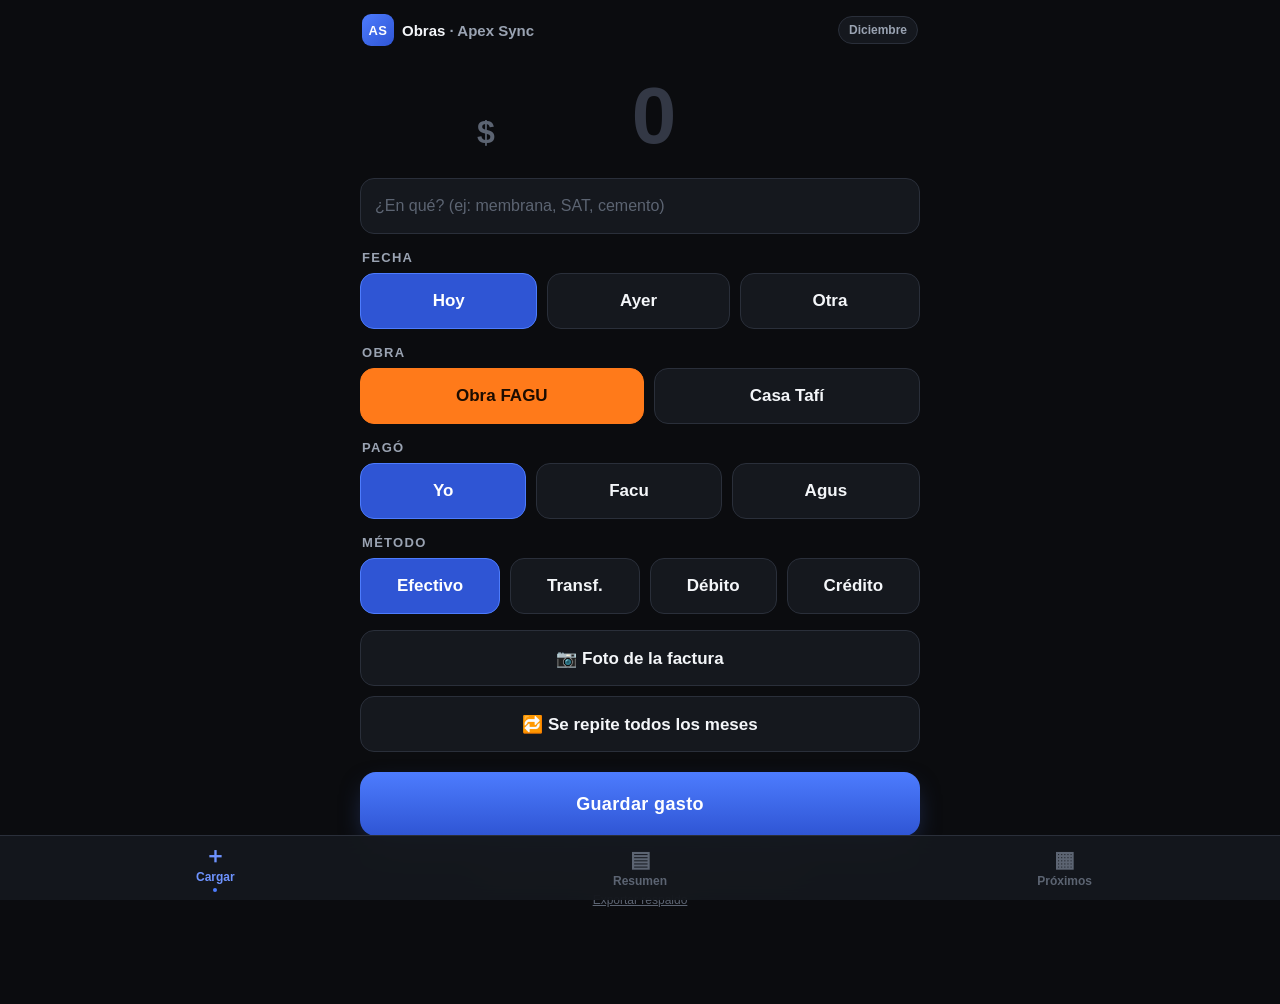
==== index.html @ bc63d087 "v1.3: fixes QA — personal a paridad, SW network-first, anti-duplicados end-to-end App personal (esta" ====
<!doctype html>
<html lang="es">
<head>
<meta charset="utf-8">
<meta name="viewport" content="width=device-width, initial-scale=1, viewport-fit=cover, user-scalable=no">
<title>Obras · Apex Sync</title>
<meta name="theme-color" content="#0B0C0F">
<link rel="manifest" href="manifest.webmanifest">
<link rel="apple-touch-icon" href="icon-180.png">
<meta name="apple-mobile-web-app-capable" content="yes">
<meta name="apple-mobile-web-app-status-bar-style" content="black-translucent">
<meta name="apple-mobile-web-app-title" content="Obras AS">
<link rel="stylesheet" href="apex-sync.css">
</head>
<body>

<header class="topbar">
  <div class="logo">AS</div>
  <h1><b>Obras</b> · Apex Sync</h1>
  <span class="periodo" id="periodo"></span>
</header>

<!-- ============ CARGAR ============ -->
<main id="vista-cargar">
  <div class="monto-wrap">
    <div class="monto-box">
      <span class="signo">$</span>
      <input id="monto" class="monto money" type="text" inputmode="numeric" autocomplete="off" placeholder="0" aria-label="Monto">
    </div>
  </div>

  <div class="grupo">
    <input id="descripcion" class="field" type="text" autocomplete="off" placeholder="¿En qué? (ej: membrana, SAT, cemento)">
  </div>

  <div class="grupo">
    <label>Fecha</label>
    <div class="chips" id="chips-fecha">
      <button class="chip on" data-v="hoy">Hoy</button>
      <button class="chip" data-v="ayer">Ayer</button>
      <button class="chip" data-v="otra">Otra</button>
    </div>
    <input id="fecha" class="field" type="date" style="margin-top:10px" hidden>
  </div>

  <div class="grupo">
    <label>Obra</label>
    <div class="chips" id="chips-proyecto">
      <button class="chip chip--obra on" data-v="fagu_obra">Obra FAGU</button>
      <button class="chip chip--tafi" data-v="tafi">Casa Tafí</button>
    </div>
  </div>

  <div class="grupo">
    <label>Pagó</label>
    <div class="chips" id="chips-quien">
      <button class="chip on" data-v="jose">Yo</button>
      <button class="chip" data-v="facu">Facu</button>
      <button class="chip" data-v="agus">Agus</button>
    </div>
  </div>

  <div class="grupo">
    <label>Método</label>
    <div class="chips" id="chips-metodo">
      <button class="chip on" data-v="efectivo">Efectivo</button>
      <button class="chip" data-v="transferencia">Transf.</button>
      <button class="chip" data-v="debito">Débito</button>
      <button class="chip" data-v="credito">Crédito</button>
    </div>
  </div>

  <div class="grupo" id="grupo-tarjeta" hidden>
    <label>Tarjeta</label>
    <div class="chips" id="chips-tarjeta">
      <button class="chip on" data-v="Visa Francés BBVA">V. Francés BBVA</button>
      <button class="chip" data-v="Visa BBVA">V. BBVA</button>
      <button class="chip" data-v="Nación">Nación</button>
      <button class="chip" data-v="__otra">Otra</button>
    </div>
    <input id="tarjeta-otra" class="field" type="text" placeholder="¿Qué tarjeta?" style="margin-top:10px" hidden>
  </div>

  <div class="grupo" id="grupo-cuotas" hidden>
    <label>Cuotas</label>
    <div class="chips chips--compact" id="chips-cuotas">
      <button class="chip on" data-v="1">1</button>
      <button class="chip" data-v="3">3</button>
      <button class="chip" data-v="6">6</button>
      <button class="chip" data-v="12">12</button>
    </div>
  </div>

  <div class="grupo">
    <button id="btn-foto" class="chip chip--toggle">📷 Foto de la factura</button>
    <input id="foto-input" type="file" accept="image/*" hidden>
    <button id="recurrente" class="chip chip--toggle" style="margin-top:10px">🔁 Se repite todos los meses</button>
  </div>

  <button id="guardar" class="btn-primary">Guardar gasto</button>

  <div style="text-align:center"><button class="pendientes" id="pendientes"></button></div>

  <footer class="pie">
    Se guarda al instante · Jarvis lo lee y actualiza tus finanzas
    <br><button class="lnk" id="exportar">Exportar respaldo</button>
  </footer>
</main>

<!-- ============ PRÓXIMOS ============ -->
<main id="vista-proximos" hidden>
  <div id="gate-proximos" class="gate" hidden>
    <p>Clave familiar:</p>
    <input id="clave-input" class="field" type="text" autocomplete="off" placeholder="clave">
    <button id="clave-ok" class="btn-primary">Entrar</button>
  </div>
  <div class="seccion"><h2>Compromisos que vienen</h2><button class="accion" id="refrescar-prox">↻ Actualizar</button></div>
  <div id="meses"></div>
  <p class="pie" id="prox-nota" hidden>Suma cuotas de crédito + gastos que se repiten. Las cuotas empiezan el mes siguiente a la compra.</p>
  <button class="cambiar-clave" id="cambiar-clave" hidden>cambiar clave</button>
</main>

<!-- ============ TABBAR ============ -->
<nav class="tabbar">
  <button class="tab act" id="tab-cargar"><span class="ico">＋</span>Cargar</button>
  <a class="tab" href="dashboard.html"><span class="ico">▤</span>Resumen</a>
  <button class="tab" id="tab-proximos"><span class="ico">▦</span>Próximos</button>
</nav>

<div class="toast" id="toast" role="status"></div>

<script>
const SUPABASE_URL = 'https://kfiywiqivibktzakclyv.supabase.co';
const ANON_KEY = 'eyJhbGciOiJIUzI1NiIsInR5cCI6IkpXVCJ9.eyJpc3MiOiJzdXBhYmFzZSIsInJlZiI6ImtmaXl3aXFpdmlia3R6YWtjbHl2Iiwicm9sZSI6ImFub24iLCJpYXQiOjE3ODMyMTA1MTgsImV4cCI6MjA5ODc4NjUxOH0.Z1DQW5ySGolzrjsqeesg824cpctqa04BOS2RSH4NTNo';
const TABLA = 'gastos_obras';
const RPC_LISTA = 'gastos_obras_lista';
const LS_KEY = 'gastos_obras_v1';
const CLAVE_KEY = 'gastos_obras_clave';
const H = {'apikey': ANON_KEY, 'Authorization': 'Bearer ' + ANON_KEY};

const NOMBRES = {jose:'José', facu:'Facu', agus:'Agus'};
const PROYECTOS = {fagu_obra:'Obra FAGU', tafi:'Casa Tafí'};
const METODO_TXT = {efectivo:'Efectivo', transferencia:'Transferencia', debito:'Débito', credito:'Crédito'};

// Regla de negocio: José usa los 4 métodos; Facu y Agus solo efectivo/transferencia.
const METODOS_POR_PERSONA = {
  jose: ['efectivo','transferencia','debito','credito'],
  facu: ['efectivo','transferencia'],
  agus: ['efectivo','transferencia'],
};

const sel = { fecha:'hoy', proyecto:'fagu_obra', quien:'jose', metodo:'efectivo', tarjeta:'Visa Francés BBVA', cuotas:1, recurrente:false };

// ---------- helpers ----------
const $ = id => document.getElementById(id);
const esc = s => String(s == null ? '' : s).replace(/[&<>"']/g, c => ({'&':'&amp;','<':'&lt;','>':'&gt;','"':'&quot;',"'":'&#39;'}[c]));
const fmt$ = n => '$ ' + Math.round(n).toLocaleString('es-AR');
const uuid = () => (crypto.randomUUID ? crypto.randomUUID() : Date.now() + '-' + Math.random().toString(36).slice(2));

let toastTimer = null;
function toast(msg, tipo){
  const t = $('toast');
  t.textContent = msg;
  t.className = 'toast show' + (tipo ? ' toast--' + tipo : '');
  clearTimeout(toastTimer);
  toastTimer = setTimeout(() => t.classList.remove('show'), 3200);
}

function isoLocal(d){
  return d.getFullYear() + '-' + String(d.getMonth()+1).padStart(2,'0') + '-' + String(d.getDate()).padStart(2,'0');
}
const hoyLocal = () => isoLocal(new Date());
function fechaElegida(){
  if(sel.fecha === 'otra') return $('fecha').value || hoyLocal();
  if(sel.fecha === 'ayer'){ const d = new Date(); d.setDate(d.getDate()-1); return isoLocal(d); }
  return hoyLocal();
}

const mesNombre = new Date().toLocaleDateString('es-AR', {month:'long'});
$('periodo').textContent = mesNombre.charAt(0).toUpperCase() + mesNombre.slice(1);

// ---------- chips ----------
function initChips(id, campo, cb){
  const box = $(id);
  box.addEventListener('click', e => {
    const b = e.target.closest('.chip'); if(!b || b.classList.contains('off')) return;
    box.querySelectorAll('.chip').forEach(c => c.classList.remove('on'));
    b.classList.add('on');
    sel[campo] = campo === 'cuotas' ? parseInt(b.dataset.v, 10) : b.dataset.v;
    if(cb) cb(b.dataset.v);
  });
}

initChips('chips-fecha','fecha', v => {
  const f = $('fecha');
  f.hidden = v !== 'otra';
  if(v === 'otra' && !f.value) f.value = hoyLocal();
});
initChips('chips-proyecto','proyecto');
initChips('chips-quien','quien', aplicarReglaMetodos);
initChips('chips-metodo','metodo', aplicarGruposTarjeta);
initChips('chips-tarjeta','tarjeta', v => { $('tarjeta-otra').hidden = v !== '__otra'; });
initChips('chips-cuotas','cuotas');

// Débito y crédito comparten TARJETA; CUOTAS solo con crédito.
function aplicarGruposTarjeta(){
  const conTarjeta = sel.metodo === 'debito' || sel.metodo === 'credito';
  $('grupo-tarjeta').hidden = !conTarjeta;
  $('grupo-cuotas').hidden = sel.metodo !== 'credito';
  if(!conTarjeta) $('tarjeta-otra').hidden = true;
  else $('tarjeta-otra').hidden = sel.tarjeta !== '__otra';
}

function aplicarReglaMetodos(){
  const permitidos = METODOS_POR_PERSONA[sel.quien];
  const box = $('chips-metodo');
  box.querySelectorAll('.chip').forEach(c => {
    const ok = permitidos.includes(c.dataset.v);
    c.classList.toggle('off', !ok);
    if(!ok && c.classList.contains('on')){
      c.classList.remove('on');
      sel.metodo = 'efectivo';
      box.querySelector('[data-v="efectivo"]').classList.add('on');
    }
  });
  aplicarGruposTarjeta();
}
aplicarReglaMetodos();

const recEl = $('recurrente');
recEl.addEventListener('click', () => {
  sel.recurrente = !sel.recurrente;
  recEl.classList.toggle('on', sel.recurrente);
});

// ---------- foto ----------
const fotoInput = $('foto-input');
const btnFoto = $('btn-foto');
btnFoto.addEventListener('click', () => fotoInput.click());
fotoInput.addEventListener('change', () => {
  const hay = fotoInput.files && fotoInput.files.length;
  btnFoto.classList.toggle('on', !!hay);
  btnFoto.textContent = hay ? '📷 ✓ Foto lista' : '📷 Foto de la factura';
});

async function comprimirFoto(file){
  const img = await createImageBitmap(file);
  const max = 1600;
  const escala = Math.min(1, max / Math.max(img.width, img.height));
  const c = document.createElement('canvas');
  c.width = Math.round(img.width * escala);
  c.height = Math.round(img.height * escala);
  c.getContext('2d').drawImage(img, 0, 0, c.width, c.height);
  return new Promise(res => c.toBlob(res, 'image/jpeg', 0.8));
}

async function subirFoto(file, fecha){
  const blob = await comprimirFoto(file);
  const path = 'obras/' + fecha + '-' + Date.now() + '-' + Math.random().toString(36).slice(2, 8) + '.jpg';
  const r = await fetch(SUPABASE_URL + '/storage/v1/object/facturas/' + path, {
    method:'POST', headers:{...H, 'Content-Type':'image/jpeg'}, body: blob,
  });
  return r.ok ? path : null;
}

// ---------- monto ----------
const montoEl = $('monto');
montoEl.addEventListener('input', () => {
  const n = montoEl.value.replace(/\D/g,'');
  montoEl.value = n ? Number(n).toLocaleString('es-AR') : '';
});

// ---------- persistencia local + POST con anti-duplicados ----------
function leerLS(){ try{ return JSON.parse(localStorage.getItem(LS_KEY)) || []; }catch(e){ return []; } }
function escribirLS(a){ localStorage.setItem(LS_KEY, JSON.stringify(a)); }

// Si la columna local_id todavía no existe en la DB (falta correr
// SETUP-GASTOS-SUPABASE-v5.sql), se reintenta sin dedup para no romper la carga.
let localIdSoportado = true;

async function postSupabase(gasto){
  const intento = conLocalId => {
    const body = {...gasto};
    if(!conLocalId) delete body.local_id;
    return fetch(SUPABASE_URL + '/rest/v1/' + TABLA + (conLocalId ? '?on_conflict=local_id' : ''), {
      method:'POST',
      headers:{...H, 'Content-Type':'application/json',
        'Prefer': conLocalId ? 'return=minimal,resolution=ignore-duplicates' : 'return=minimal'},
      body: JSON.stringify(body),
    });
  };
  const usarLocalId = localIdSoportado && !!gasto.local_id;
  let r = await intento(usarLocalId);
  if(!r.ok && usarLocalId){
    localIdSoportado = false;      // columna ausente → modo compatibilidad
    r = await intento(false);
  }
  return r.ok;
}

function refrescarPendientes(){
  const n = leerLS().filter(x => x.estado === 'pendiente').length;
  const el = $('pendientes');
  el.textContent = n ? ('⚠ ' + n + ' en cola sin sincronizar — tocá para reintentar') : '';
  el.classList.toggle('show', n > 0);
}

let reintentando = false;
async function reintentarPendientes(avisar){
  if(reintentando || !navigator.onLine) { refrescarPendientes(); return; }
  reintentando = true;
  const hist = leerLS();
  let enviados = 0;
  for(const item of hist){
    if(item.estado !== 'pendiente') continue;
    const {estado, ...gasto} = item;   // el local_id VIAJA con el gasto (dedup)
    try{ if(await postSupabase(gasto)){ item.estado = 'ok'; enviados++; } }catch(e){}
  }
  if(enviados) escribirLS(hist);
  reintentando = false;
  refrescarPendientes();
  if(avisar && enviados) toast('✓ ' + enviados + ' gasto(s) sincronizado(s)', 'ok');
}

$('pendientes').addEventListener('click', () => reintentarPendientes(true));
window.addEventListener('online', () => reintentarPendientes(true));
setInterval(() => { if(leerLS().some(x => x.estado === 'pendiente')) reintentarPendientes(false); }, 60000);

// ---------- guardar ----------
const btn = $('guardar');
btn.addEventListener('click', async () => {
  const monto = Number(montoEl.value.replace(/\D/g,''));
  if(!monto){ montoEl.focus(); return; }
  const esCredito = sel.metodo === 'credito';
  const conTarjeta = esCredito || sel.metodo === 'debito';
  let tarjeta = null;
  if(conTarjeta){
    tarjeta = sel.tarjeta === '__otra'
      ? ($('tarjeta-otra').value.trim() || 'Otra')
      : sel.tarjeta;
  }
  btn.disabled = true; btn.textContent = 'Guardando…';

  let foto_path = null;
  if(fotoInput.files && fotoInput.files.length){
    try{ foto_path = await subirFoto(fotoInput.files[0], fechaElegida()); }catch(e){}
  }

  const gasto = {
    fecha: fechaElegida(),
    monto: monto,
    descripcion: $('descripcion').value.trim(),
    proyecto: sel.proyecto,
    quien: sel.quien,
    metodo: sel.metodo,
    tarjeta: tarjeta,
    cuotas: esCredito ? sel.cuotas : 1,
    es_recurrente: sel.recurrente,
    foto_path: foto_path,
    local_id: uuid(),
  };

  const hist = leerLS();
  const item = {...gasto, estado:'pendiente'};
  hist.push(item); escribirLS(hist);

  let ok = false;
  try{ ok = await postSupabase(gasto); }catch(e){}
  if(ok){ item.estado = 'ok'; escribirLS(hist); }

  const fotoFallo = fotoInput.files.length && !foto_path;
  if(navigator.vibrate) navigator.vibrate(ok ? 30 : [60,60,60]);
  btn.classList.add('ok');
  btn.textContent = ok ? '✓ Guardado' : '✓ Guardado acá';
  if(!ok){
    toast(navigator.onLine
      ? 'No se pudo guardar en el servidor — quedó en cola y se reintenta solo'
      : 'Sin conexión — quedó en cola, se envía al volver la señal', 'error');
  } else if(fotoFallo){
    toast('Gasto guardado, pero la foto no subió', 'warn');
  }
  setTimeout(() => {
    btn.classList.remove('ok'); btn.disabled = false; btn.textContent = 'Guardar gasto';
    montoEl.value = ''; $('descripcion').value = '';
    sel.fecha = 'hoy'; $('fecha').hidden = true; $('fecha').value = '';
    document.querySelectorAll('#chips-fecha .chip').forEach(c => c.classList.toggle('on', c.dataset.v === 'hoy'));
    sel.recurrente = false; recEl.classList.remove('on');
    fotoInput.value = ''; btnFoto.classList.remove('on'); btnFoto.textContent = '📷 Foto de la factura';
  }, 1500);
  refrescarPendientes();
});

$('exportar').addEventListener('click', () => {
  const data = JSON.stringify(leerLS(), null, 2);
  const blob = new Blob([data], {type:'application/json'});
  const a = document.createElement('a');
  a.href = URL.createObjectURL(blob);
  a.download = 'gastos-obras-respaldo.json';
  a.click();
});

// ---------- vistas ----------
function setVista(v){
  $('vista-cargar').hidden = v !== 'cargar';
  $('vista-proximos').hidden = v !== 'proximos';
  $('tab-cargar').classList.toggle('act', v === 'cargar');
  $('tab-proximos').classList.toggle('act', v === 'proximos');
  if(v === 'proximos') abrirProximos();
}
$('tab-cargar').addEventListener('click', () => setVista('cargar'));
$('tab-proximos').addEventListener('click', () => setVista('proximos'));
$('refrescar-prox').addEventListener('click', () => abrirProximos());

$('clave-ok').addEventListener('click', () => {
  const v = $('clave-input').value.trim();
  if(!v) return;
  localStorage.setItem(CLAVE_KEY, v);
  abrirProximos();
});
$('cambiar-clave').addEventListener('click', () => { localStorage.removeItem(CLAVE_KEY); abrirProximos(); });

async function traerFilas(){
  const clave = localStorage.getItem(CLAVE_KEY);
  if(!clave) return null;
  const r = await fetch(SUPABASE_URL + '/rest/v1/rpc/' + RPC_LISTA, {
    method:'POST',
    headers:{...H, 'Content-Type':'application/json'},
    body: JSON.stringify({clave}),
  });
  if(!r.ok) throw new Error('server');
  const filas = await r.json();
  return Array.isArray(filas) ? filas : [];
}

async function abrirProximos(){
  const gate = $('gate-proximos');
  const cont = $('meses');
  $('prox-nota').hidden = true;
  $('cambiar-clave').hidden = true;
  if(!localStorage.getItem(CLAVE_KEY)){ gate.hidden = false; cont.innerHTML = ''; return; }
  gate.hidden = true;
  cont.innerHTML = '<div class="vacio">Cargando…</div>';
  let filas;
  try{ filas = await traerFilas(); }
  catch(e){
    cont.innerHTML = '<div class="vacio"><b>' + (e.message === 'server' ? 'Error del servidor' : 'Sin conexión') + '</b>Probá de nuevo en un rato.</div>';
    return;
  }
  if(!filas.length){
    cont.innerHTML = '<div class="vacio"><b>Sin datos</b>¿La clave está bien?</div>';
    $('cambiar-clave').hidden = false;
    return;
  }
  renderMeses(proyectar(filas));
  $('prox-nota').hidden = false;
  $('cambiar-clave').hidden = false;
}

// Regla: TODA compra a crédito impacta los meses siguientes (aun en 1 cuota).
// Recurrentes se repiten cada mes; si algo es crédito Y recurrente, manda el crédito (sin doble conteo).
function proyectar(filas){
  const hoy = new Date();
  const meses = [];
  for(let k = 0; k < 6; k++){
    const d = new Date(hoy.getFullYear(), hoy.getMonth() + k, 1);
    meses.push({y: d.getFullYear(), m: d.getMonth(), items: []});
  }
  const idx = (y, m) => (y - meses[0].y) * 12 + (m - meses[0].m);
  for(const f of filas){
    const [fy, fm] = f.fecha.split('-').map(Number);
    const base = idx(fy, fm - 1);
    const etiqueta = f.descripcion || '(sin detalle)';
    const sub = (NOMBRES[f.quien] || f.quien) + ' · ' + (PROYECTOS[f.proyecto] || f.proyecto);
    const esCredito = f.metodo === 'credito';
    if(f.es_recurrente && !esCredito){
      for(let k = Math.max(0, base + 1); k < meses.length; k++)
        meses[k].items.push({t: etiqueta, sub, rec:true, v: Number(f.monto)});
    }
    if(esCredito){
      const n = Math.max(1, Number(f.cuotas) || 1);
      const cuota = Number(f.monto) / n;
      for(let i = 1; i <= n; i++){
        const k = base + i;
        if(k >= 0 && k < meses.length)
          meses[k].items.push({t: etiqueta, sub, cuota: i + '/' + n, v: cuota});
      }
    }
  }
  return meses;
}

function renderMeses(meses){
  const cont = $('meses');
  cont.innerHTML = '';
  let algo = false;
  for(const mes of meses){
    if(!mes.items.length) continue;
    algo = true;
    const total = mes.items.reduce((s, i) => s + i.v, 0);
    const nombre = new Date(mes.y, mes.m, 1).toLocaleDateString('es-AR', {month:'long', year:'numeric'});
    const card = document.createElement('div');
    card.className = 'mes-card';
    card.innerHTML =
      '<div class="mes-head"><span class="mes-nombre">' + esc(nombre) + '</span><span class="mes-total money">' + fmt$(total) + '</span></div>' +
      mes.items.map(i =>
        '<div class="mes-item"><span class="dos-lineas">' +
          '<span class="mes-t">' + (i.rec ? '🔁 ' : '') + esc(i.t) + '</span>' +
          '<span class="mes-sub">' + esc(i.sub) + '</span></span>' +
        (i.cuota ? '<span class="cuota-n">' + i.cuota + '</span>' : '') +
        '<b class="money">' + fmt$(i.v) + '</b></div>').join('');
    cont.appendChild(card);
  }
  if(!algo) cont.innerHTML = '<div class="vacio"><b>Nada proyectado</b>Sin cuotas pendientes ni gastos recurrentes.</div>';
}

// ---------- arranque ----------
if(location.hash === '#proximos') setVista('proximos');
reintentarPendientes(false);
if('serviceWorker' in navigator) navigator.serviceWorker.register('sw.js');
</script>
</body>
</html>
---- apex-sync.css ----
/* ==========================================================================
   APEX SYNC · Design System v1 — "Grafito & Voltio"
   App de gastos (Obras + Personal) · mobile-first · dark-only
   Contexto de uso: obra en construcción, sol directo, apuro, guantes, una mano.
   Reglas derivadas: contraste alto, targets >= 56px, acción primaria abajo,
   números tabulares gigantes, cero dependencia de hover.
   ========================================================================== */

/* ---------- 1. TOKENS ---------- */
:root{
  /* Base grafito (nunca negro puro: evita smearing en OLED baratos) */
  --bg:          #0B0C0F;
  --surface:     #15181E;   /* cards, inputs, chips off */
  --surface-2:   #1D2129;   /* elevado / pressed / badges */
  --line:        #2A2F3A;   /* bordes 1px */
  --line-strong: #3A4150;   /* bordes enfatizados */

  /* Tinta */
  --ink:       #F4F6F9;     /* texto principal — 17.5:1 sobre bg */
  --ink-dim:   #9AA3B2;     /* secundario — 7.4:1 */
  --ink-faint: #5C6472;     /* placeholders / disabled */

  /* Acento eléctrico — marca Apex Sync */
  --volt-400: #6E93FF;      /* texto/links sobre oscuro (6.7:1) */
  --volt-500: #4D7CFE;      /* iconos, bordes activos, glow */
  --volt-600: #2F55D4;      /* relleno de botón/chip con texto blanco (6.2:1) */
  --volt-soft: rgba(77,124,254,.14);

  /* Proyectos — el color ES el proyecto, en toda la app */
  --c-personal: #4D7CFE;    /* José / marca */
  --c-tafi:     #2DD4BF;    /* Casa Tafí — verde valle */
  --c-obra:     #FF7A1A;    /* Obra FAGU — naranja obrador */
  --c-personal-soft: rgba(77,124,254,.16);
  --c-tafi-soft:     rgba(45,212,191,.14);
  --c-obra-soft:     rgba(255,122,26,.14);

  /* Personas — rampa monocroma del acento (no compite con proyectos) */
  --p-jose: #4D7CFE;
  --p-facu: #8FB0FF;
  --p-agus: #C9D6FF;

  /* Semánticos */
  --ok:    #43D17C;
  --warn:  #FFB020;         /* crédito = compromiso futuro */
  --error: #FF5C5C;

  /* Tipografía — sistema, con numerales redondeados (SF Rounded en iOS) */
  --font-ui:  -apple-system, BlinkMacSystemFont, "Segoe UI", Roboto, sans-serif;
  --font-num: ui-rounded, "SF Pro Rounded", -apple-system, BlinkMacSystemFont, Roboto, sans-serif;

  --fs-caption: 12px;
  --fs-label:   13px;       /* labels de grupo, MAYÚSCULAS + tracking */
  --fs-body:    16px;       /* mínimo en inputs (evita zoom iOS) */
  --fs-chip:    17px;
  --fs-title:   18px;
  --fs-stat:    clamp(19px, 5.8vw, 26px); /* nunca quiebra $1.351.593 en grid de 2 */
  --fs-hero:    clamp(40px, 12vw, 56px);
  --fs-monto:   clamp(56px, 17vw, 80px);

  /* Espaciado (base 4) */
  --sp-1: 4px;  --sp-2: 8px;  --sp-3: 12px; --sp-4: 16px;
  --sp-5: 20px; --sp-6: 24px; --sp-8: 32px; --sp-10: 40px;

  /* Radios */
  --r-chip: 14px;
  --r-btn:  16px;
  --r-card: 18px;
  --r-pill: 999px;

  /* Elevación: en dark, borde + salto de superficie. Sombra solo el CTA. */
  --glow-volt: 0 10px 28px -10px rgba(77,124,254,.5);

  /* Táctil (guantes) */
  --tap: 56px;
  --tap-cta: 64px;

  /* Motion */
  --t-fast: 120ms;
  --t-base: 200ms;
}

/* ---------- 2. BASE ---------- */
*{ box-sizing:border-box; -webkit-tap-highlight-color:transparent; }
html,body{ margin:0; padding:0; }
body{
  background:var(--bg); color:var(--ink);
  font-family:var(--font-ui); font-size:var(--fs-body);
  min-height:100dvh;
  padding: env(safe-area-inset-top) var(--sp-4)
           calc(env(safe-area-inset-bottom) + 84px); /* deja lugar a la tabbar */
}
/* Desktop/tablet: la app no se estira de borde a borde */
.topbar, main{ width:100%; max-width:560px; margin-left:auto; margin-right:auto; }
.money{
  font-family:var(--font-num);
  font-variant-numeric: tabular-nums;
  letter-spacing:-0.02em;
}
:focus-visible{ outline:2px solid var(--volt-500); outline-offset:2px; }
@media (prefers-reduced-motion: reduce){
  *{ transition:none !important; animation:none !important; }
}

/* ---------- 3. TOPBAR ---------- */
.topbar{ display:flex; align-items:center; gap:var(--sp-2); padding:14px 2px 8px; }
.logo{
  width:32px; height:32px; border-radius:9px; flex:none;
  background:linear-gradient(135deg, var(--volt-500), var(--volt-600));
  display:flex; align-items:center; justify-content:center;
  font-weight:800; font-size:13px; letter-spacing:.5px; color:#fff;
}
.topbar h1{
  flex:1; min-width:0; margin:0; font-size:15px; font-weight:600; color:var(--ink-dim);
  white-space:nowrap; overflow:hidden; text-overflow:ellipsis;
}
.topbar h1 b{ color:var(--ink); font-weight:700; }
.topbar .periodo{
  flex:none; font-size:var(--fs-caption); font-weight:700; color:var(--ink-dim);
  background:var(--surface); border:1px solid var(--line);
  padding:6px 10px; border-radius:var(--r-pill);
}

/* ---------- 4. TABBAR (nav inferior — zona del pulgar) ---------- */
.tabbar{
  position:fixed; left:0; right:0; bottom:0; z-index:40;
  display:flex;
  background:rgba(21,24,30,.92);
  -webkit-backdrop-filter:blur(14px); backdrop-filter:blur(14px);
  border-top:1px solid var(--line);
  padding-bottom: env(safe-area-inset-bottom);
}
.tab{
  flex:1; min-height:64px; display:flex; flex-direction:column;
  align-items:center; justify-content:center; gap:3px;
  background:none; border:none; cursor:pointer;
  font-family:var(--font-ui); font-size:var(--fs-caption); font-weight:700;
  color:var(--ink-faint);
}
.tab .ico{ font-size:22px; line-height:1; }
.tab.act{ color:var(--volt-400); }
.tab.act::after{
  content:""; width:4px; height:4px; border-radius:50%;
  background:var(--volt-500); margin-top:1px;
}

/* ---------- 5. CHIPS (selección con guantes) ---------- */
.chips{ display:flex; gap:10px; flex-wrap:wrap; }
.chip{
  flex:1 1 auto; min-width:92px; min-height:var(--tap);
  display:inline-flex; align-items:center; justify-content:center;
  padding:10px 12px; border-radius:var(--r-chip);
  border:1.5px solid var(--line); background:var(--surface);
  color:var(--ink); font-family:var(--font-ui);
  font-size:var(--fs-chip); font-weight:700;
  cursor:pointer; transition:background var(--t-fast), border-color var(--t-fast), transform var(--t-fast);
}
.chip:active{ transform:scale(.97); }
.chip.on{ background:var(--volt-600); border-color:var(--volt-500); color:#fff; }
.chip.off{ opacity:.3; pointer-events:none; }

/* Chips de proyecto: al seleccionar toman SU color (relleno pleno, legible al sol) */
.chip--personal.on{ background:var(--c-personal); border-color:var(--volt-400); color:#fff; }
.chip--tafi.on{     background:var(--c-tafi);     border-color:var(--c-tafi);   color:#062019; }
.chip--obra.on{     background:var(--c-obra);     border-color:var(--c-obra);   color:#1C0C00; }

/* Chips angostos (cuotas 1/3/6/12) */
.chips--compact .chip{ min-width:56px; flex:1 1 0; }

/* Toggle ancho (recurrente / foto) */
.chip--toggle{ width:100%; }
.chip--toggle.on{ background:var(--warn); border-color:var(--warn); color:#1A1305; }

/* ---------- 6. FORM: monto gigante + campos ---------- */
.monto-wrap{ padding:var(--sp-4) 0 0; text-align:center; }
.monto-box{ display:flex; align-items:baseline; justify-content:center; gap:8px; }
.monto-box .signo{ font-size:32px; font-weight:600; color:var(--ink-faint); }
.monto{
  width:100%; max-width:300px; padding:0; border:none; background:none; outline:none;
  text-align:center; color:var(--ink); caret-color:var(--volt-500);
  font-family:var(--font-num); font-variant-numeric:tabular-nums;
  font-size:var(--fs-monto); font-weight:800; letter-spacing:-0.03em;
}
.monto::placeholder{ color:#333845; }

.field{
  width:100%; min-height:var(--tap);
  background:var(--surface); border:1.5px solid var(--line); border-radius:var(--r-chip);
  color:var(--ink); font-family:var(--font-ui); font-size:var(--fs-body);
  padding:13px 14px; outline:none; color-scheme:dark;
}
.field:focus{ border-color:var(--volt-500); }
.field::placeholder{ color:var(--ink-faint); }

.grupo{ margin:var(--sp-4) 0 0; }
.grupo > label{
  display:block; margin:0 0 var(--sp-2) 2px;
  font-size:var(--fs-label); font-weight:700; letter-spacing:.1em;
  text-transform:uppercase; color:var(--ink-dim);
}

/* ---------- 7. CTA PRIMARIO ---------- */
.btn-primary{
  width:100%; min-height:var(--tap-cta); margin-top:var(--sp-5);
  border:none; border-radius:var(--r-btn); cursor:pointer;
  background:linear-gradient(180deg, var(--volt-500), var(--volt-600));
  box-shadow:var(--glow-volt);
  color:#fff; font-family:var(--font-ui);
  font-size:18px; font-weight:800; letter-spacing:.02em;
  transition:transform var(--t-fast), opacity var(--t-base);
}
.btn-primary:active{ transform:scale(.98); }
.btn-primary:disabled{ opacity:.55; }
.btn-primary.ok{ background:var(--ok); box-shadow:none; color:#062712; }

/* ---------- 8. CARDS ---------- */
.card{
  background:var(--surface); border:1px solid var(--line);
  border-radius:var(--r-card); padding:var(--sp-4); margin:var(--sp-3) 0;
}
.card > h3{
  margin:0 0 var(--sp-2); font-size:var(--fs-label); font-weight:700;
  letter-spacing:.1em; text-transform:uppercase; color:var(--ink-dim);
}

/* ---------- 9. HERO del dashboard ---------- */
.hero{ text-align:center; padding:var(--sp-5) 0 var(--sp-2); }
.hero .etiqueta{
  font-size:var(--fs-label); font-weight:700; letter-spacing:.14em;
  text-transform:uppercase; color:var(--ink-dim);
}
.hero .total{
  font-family:var(--font-num); font-variant-numeric:tabular-nums;
  font-size:var(--fs-hero); font-weight:800; letter-spacing:-0.03em;
  margin:4px 0 var(--sp-4); line-height:1;
}
.stacked{
  display:flex; height:14px; border-radius:var(--r-pill); overflow:hidden;
  background:var(--surface-2); border:1px solid var(--line);
}
.stacked i{ display:block; height:100%; }
.leyenda{ display:flex; justify-content:center; gap:var(--sp-4); margin-top:var(--sp-3); flex-wrap:wrap; }
.leyenda span{ display:inline-flex; align-items:center; gap:6px; font-size:var(--fs-label); color:var(--ink-dim); font-weight:600; }
.leyenda i{ width:10px; height:10px; border-radius:3px; flex:none; }
.leyenda b{ color:var(--ink); font-family:var(--font-num); font-variant-numeric:tabular-nums; font-weight:700; }

/* ---------- 10. STAT-CARDS ---------- */
.stat-grid{ display:grid; grid-template-columns:1fr 1fr; gap:var(--sp-3); margin:var(--sp-3) 0; }
.stat-card{
  background:var(--surface); border:1px solid var(--line);
  border-radius:var(--r-card); padding:var(--sp-4);
  border-top:3px solid var(--stat-c, var(--line-strong));
}
.stat-card .lbl{
  font-size:var(--fs-caption); font-weight:700; letter-spacing:.08em;
  text-transform:uppercase; color:var(--ink-dim);
}
.stat-card .val{
  font-family:var(--font-num); font-variant-numeric:tabular-nums;
  font-size:var(--fs-stat); font-weight:800; letter-spacing:-0.02em; margin-top:4px;
  white-space:nowrap;
}
.stat-card .sub{ font-size:var(--fs-caption); color:var(--ink-faint); margin-top:2px; }
.stat-card--obra{     --stat-c:var(--c-obra); }
.stat-card--tafi{     --stat-c:var(--c-tafi); }
.stat-card--personal{ --stat-c:var(--c-personal); }

/* ---------- 11. BARRAS por persona (CSS puro, sin librerías) ---------- */
.bars{ display:flex; flex-direction:column; gap:var(--sp-3); }
.bar-row{
  display:grid; grid-template-columns:44px 1fr auto; align-items:center; gap:var(--sp-3);
  font-size:var(--fs-label); font-weight:700;
}
.bar-row .quien{ color:var(--ink-dim); }
.bar-track{ height:18px; background:var(--surface-2); border-radius:var(--r-pill); overflow:hidden; }
.bar-fill{
  height:100%; width:var(--w,0%); border-radius:var(--r-pill);
  background:var(--bc, var(--volt-500)); min-width:4px;
  transition:width 500ms cubic-bezier(.2,.7,.3,1);
}
.bar-row .cuanto{ font-family:var(--font-num); font-variant-numeric:tabular-nums; color:var(--ink); white-space:nowrap; }
.bar-row--jose .bar-fill{ --bc:var(--p-jose); }
.bar-row--facu .bar-fill{ --bc:var(--p-facu); }
.bar-row--agus .bar-fill{ --bc:var(--p-agus); }

/* ---------- 12. ITEM DE GASTO (lista de últimas compras) ---------- */
.gasto{
  position:relative;
  display:grid; grid-template-columns:40px 1fr auto; align-items:center;
  gap:var(--sp-3); padding:var(--sp-3) var(--sp-3) var(--sp-3) var(--sp-4);
  background:var(--surface); border:1px solid var(--line);
  border-radius:var(--r-card); margin:var(--sp-2) 0;
}
/* Filete de proyecto: el color identifica el destino de la plata */
.gasto::before{
  content:""; position:absolute; left:0; top:12px; bottom:12px; width:4px;
  border-radius:0 3px 3px 0; background:var(--edge, var(--line-strong));
}
.gasto--obra{     --edge:var(--c-obra); }
.gasto--tafi{     --edge:var(--c-tafi); }
.gasto--personal{ --edge:var(--c-personal); }

.avatar{
  width:40px; height:40px; border-radius:50%; flex:none;
  display:flex; align-items:center; justify-content:center;
  font-size:15px; font-weight:800; color:#0B0C0F;
  background:var(--av, var(--ink-dim));
}
.avatar--jose{ --av:var(--p-jose); color:#fff; }
.avatar--facu{ --av:var(--p-facu); }
.avatar--agus{ --av:var(--p-agus); }

.gasto .info{ min-width:0; }
.gasto .desc{
  font-size:15px; font-weight:600; color:var(--ink);
  white-space:nowrap; overflow:hidden; text-overflow:ellipsis;
}
.gasto .meta{ display:flex; align-items:center; gap:6px; margin-top:3px; flex-wrap:wrap; }
.gasto .importe{ text-align:right; }
.gasto .importe .m{
  font-family:var(--font-num); font-variant-numeric:tabular-nums;
  font-size:16px; font-weight:800; white-space:nowrap;
}
.gasto .importe .f{ font-size:var(--fs-caption); color:var(--ink-faint); margin-top:2px; }

/* Badges de método: neutros, salvo crédito (compromete meses futuros → ámbar) */
.badge{
  display:inline-flex; align-items:center;
  font-size:var(--fs-caption); font-weight:700; letter-spacing:.02em;
  padding:2px 8px; border-radius:var(--r-pill);
  background:var(--surface-2); color:var(--ink-dim);
  white-space:nowrap;
}
.meta .extra{ font-size:var(--fs-caption); font-weight:600; color:var(--ink-faint); white-space:nowrap; }
.badge--credito{ background:rgba(255,176,32,.14); color:var(--warn); }
.badge--recurrente{ background:var(--volt-soft); color:var(--volt-400); }

/* ---------- 13. MES-CARD (compromisos futuros / cuotas) ---------- */
.mes-card{
  background:var(--surface); border:1px solid var(--line);
  border-radius:var(--r-card); padding:var(--sp-4); margin:var(--sp-3) 0;
}
.mes-card .mes-head{ display:flex; justify-content:space-between; align-items:baseline; }
.mes-card .mes-nombre{
  font-size:var(--fs-label); font-weight:700; letter-spacing:.1em;
  text-transform:uppercase; color:var(--ink-dim);
}
.mes-card .mes-total{
  font-family:var(--font-num); font-variant-numeric:tabular-nums;
  font-size:22px; font-weight:800;
}
.mes-card .mes-item{
  display:flex; justify-content:space-between; align-items:center; gap:var(--sp-2);
  padding:7px 0; border-top:1px solid var(--line); margin-top:7px;
  font-size:var(--fs-label); color:var(--ink-dim);
}
.mes-card .mes-item:first-of-type{ margin-top:var(--sp-2); }
.mes-card .mes-item > span:first-child{
  flex:1; min-width:0; white-space:nowrap; overflow:hidden; text-overflow:ellipsis;
}
/* Ítem a dos líneas (vista Próximos de obras): la descripción trunca
   arriba y el "quién · obra" vive en su propia línea, nunca se come. */
.mes-card .mes-item .dos-lineas{ white-space:normal; }
.mes-card .mes-t{
  display:block; color:var(--ink);
  white-space:nowrap; overflow:hidden; text-overflow:ellipsis;
}
.mes-card .mes-sub{
  display:block; margin-top:1px; font-size:11px; font-weight:600; color:var(--ink-faint);
  white-space:nowrap; overflow:hidden; text-overflow:ellipsis;
}
.mes-card .mes-item .cuota-n{
  font-size:11px; font-weight:800; color:var(--warn);
  background:rgba(255,176,32,.12); padding:1px 7px; border-radius:var(--r-pill);
  flex:none;
}
.mes-card .mes-item b{
  color:var(--ink); font-family:var(--font-num);
  font-variant-numeric:tabular-nums; font-weight:700; white-space:nowrap;
}

/* ---------- 14. SECCIONES ---------- */
.seccion{
  display:flex; align-items:baseline; justify-content:space-between;
  margin:var(--sp-6) 2px var(--sp-2);
}
.seccion h2{
  margin:0; font-size:var(--fs-label); font-weight:700;
  letter-spacing:.12em; text-transform:uppercase; color:var(--ink-dim);
}
.seccion .accion{
  background:none; border:none; padding:0; cursor:pointer;
  font-size:var(--fs-label); font-weight:700; color:var(--volt-400);
}

/* ---------- 15. ESTADOS VACÍOS ---------- */
.vacio{
  text-align:center; padding:var(--sp-8) var(--sp-4); color:var(--ink-faint);
  font-size:var(--fs-label);
}
.vacio b{ display:block; color:var(--ink-dim); font-size:var(--fs-body); margin-bottom:4px; }

/* ==========================================================================
   16+. COMPONENTES DE APP (extensión v1 — mismos tokens)
   ========================================================================== */

/* ---------- 16. VISTAS ---------- */
main[hidden]{ display:none; }
a.tab{ text-decoration:none; }

/* Botón/link secundario del topbar (refrescar, ir a otra app) */
.icon-btn{
  flex:none; display:inline-flex; align-items:center; justify-content:center; gap:5px;
  min-height:40px; padding:6px 13px; border-radius:var(--r-pill);
  background:var(--surface); border:1px solid var(--line);
  color:var(--volt-400); font-family:var(--font-ui);
  font-size:var(--fs-label); font-weight:700; cursor:pointer; text-decoration:none;
  transition:transform var(--t-fast), background var(--t-fast);
}
.icon-btn:active{ transform:scale(.96); background:var(--surface-2); }

/* ---------- 17. GATE DE CLAVE ---------- */
.gate{ margin:var(--sp-8) auto var(--sp-6); text-align:center; max-width:320px; }
.gate p{ color:var(--ink-dim); font-size:var(--fs-label); margin:0 0 var(--sp-3); }
.gate .field{ text-align:center; }
.gate .btn-primary{ margin-top:var(--sp-3); }
.cambiar-clave{
  background:none; border:none; color:var(--ink-faint); font-size:var(--fs-caption);
  text-decoration:underline; cursor:pointer; display:block; margin:var(--sp-3) auto 0;
  min-height:44px;
}
.cambiar-clave[hidden]{ display:none; } /* display:block no debe pisar el atributo hidden */

/* ---------- 18. TOAST (errores/confirmaciones visibles) ---------- */
.toast{
  position:fixed; left:50%; bottom:calc(env(safe-area-inset-bottom) + 88px);
  transform:translateX(-50%) translateY(16px);
  max-width:calc(100vw - 32px); z-index:60;
  background:var(--surface-2); border:1.5px solid var(--line-strong);
  color:var(--ink); padding:13px 18px; border-radius:var(--r-btn);
  font-size:var(--fs-label); font-weight:700; text-align:center;
  opacity:0; pointer-events:none;
  transition:opacity var(--t-base), transform var(--t-base);
}
.toast.show{ opacity:1; transform:translateX(-50%) translateY(0); }
.toast--ok{ border-color:var(--ok); color:var(--ok); }
.toast--error{ border-color:var(--error); color:var(--error); }
.toast--warn{ border-color:var(--warn); color:var(--warn); }

/* ---------- 19. COLA OFFLINE (contador visible + reintento al toque) ---------- */
.pendientes{
  display:none; margin:var(--sp-3) auto 0;
  align-items:center; justify-content:center; gap:6px;
  min-height:44px; padding:8px 16px; border-radius:var(--r-pill);
  background:rgba(255,176,32,.12); border:1.5px solid var(--warn);
  color:var(--warn); font-size:var(--fs-label); font-weight:700; cursor:pointer;
  width:fit-content; max-width:100%;
}
.pendientes.show{ display:flex; }

/* ---------- 20. OVERLAY FOTO ---------- */
.overlay{
  display:none; position:fixed; inset:0; z-index:70;
  background:rgba(0,0,0,.93);
  align-items:center; justify-content:center; flex-direction:column; gap:10px;
}
.overlay.show{ display:flex; }
.overlay img{ max-width:96vw; max-height:84vh; border-radius:10px; }
.overlay span{ color:var(--ink-dim); font-size:var(--fs-label); }

/* ---------- 21. FOOTER ---------- */
.pie{ margin-top:var(--sp-6); text-align:center; font-size:var(--fs-caption); color:var(--ink-faint); }
.pie .lnk{
  margin-top:6px; background:none; border:none; color:var(--ink-faint);
  font-size:var(--fs-caption); text-decoration:underline; cursor:pointer; min-height:40px;
}

/* Barras por método (labels más anchos que J/F/A) */
.bars--metodo .bar-row{ grid-template-columns:88px 1fr auto; }
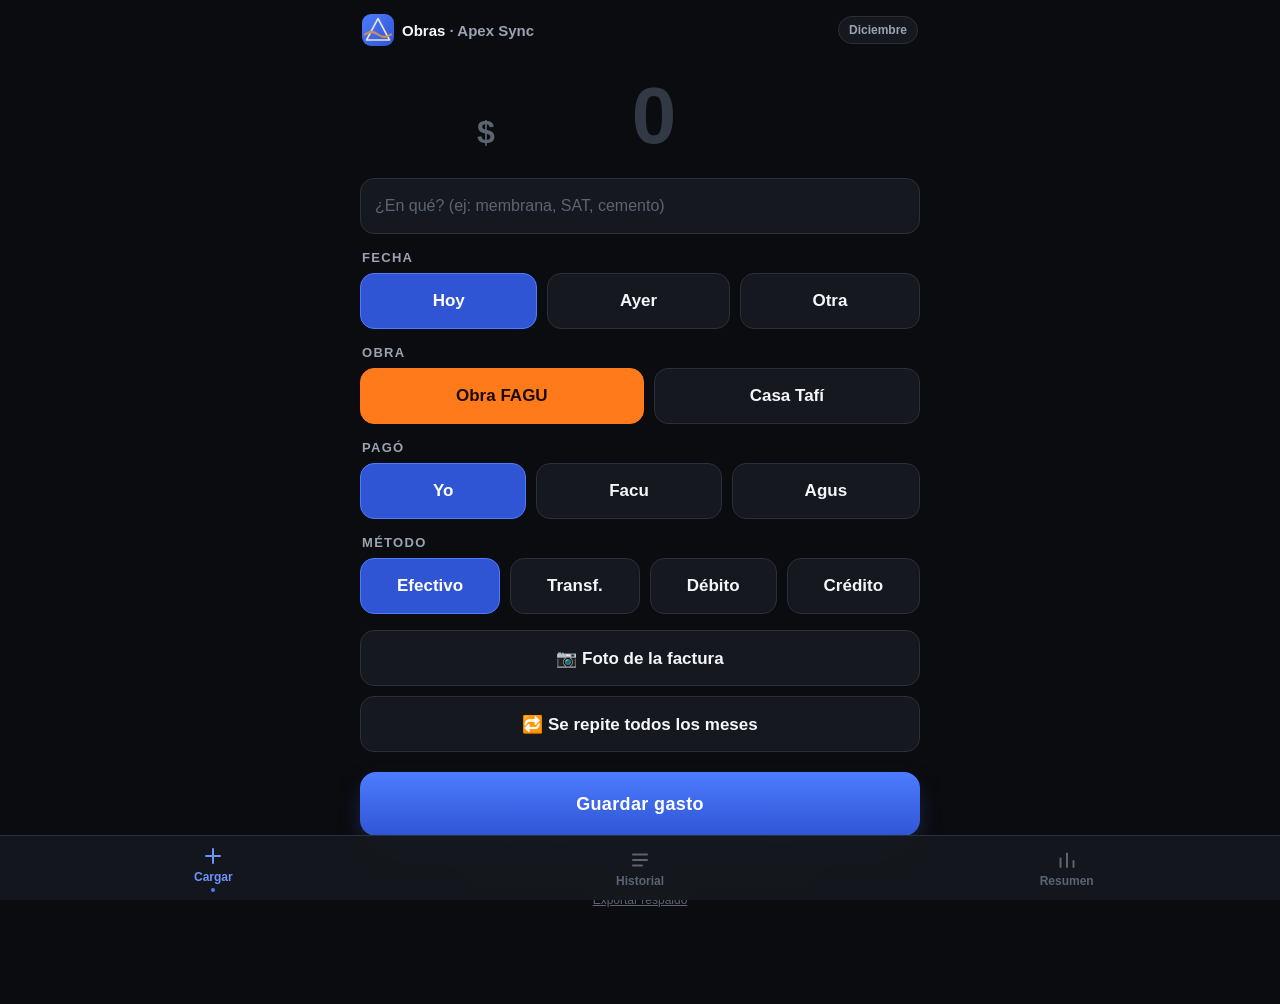
==== commit b32c9349: "v2: rediseño Deep Teal — Historial primera clase + dashboards en ambas apps - Sistema visual Apex Sy" ====
--- a/index.html
+++ b/index.html
@@ -4,7 +4,7 @@
 <meta charset="utf-8">
 <meta name="viewport" content="width=device-width, initial-scale=1, viewport-fit=cover, user-scalable=no">
 <title>Obras · Apex Sync</title>
-<meta name="theme-color" content="#0B0C0F">
+<meta name="theme-color" content="#0F272E">
 <link rel="manifest" href="manifest.webmanifest">
 <link rel="apple-touch-icon" href="icon-180.png">
 <meta name="apple-mobile-web-app-capable" content="yes">
@@ -15,7 +15,10 @@
 <body>
 
 <header class="topbar">
-  <div class="logo">AS</div>
+  <svg class="logo" viewBox="0 0 32 32" aria-hidden="true">
+    <path d="M16 4.5 L27.5 26 H4.5 Z" fill="none" stroke="#E8E2D5" stroke-width="1.6" stroke-linejoin="round"/>
+    <path d="M3 20.5 Q9.5 15.5 16 20.5 T29 20.5" fill="none" stroke="#C98F5F" stroke-width="2.2" stroke-linecap="round"/>
+  </svg>
   <h1><b>Obras</b> · Apex Sync</h1>
   <span class="periodo" id="periodo"></span>
 </header>
@@ -54,9 +57,9 @@
   <div class="grupo">
     <label>Pagó</label>
     <div class="chips" id="chips-quien">
-      <button class="chip on" data-v="jose">Yo</button>
-      <button class="chip" data-v="facu">Facu</button>
-      <button class="chip" data-v="agus">Agus</button>
+      <button class="chip chip--jose on" data-v="jose">Yo</button>
+      <button class="chip chip--facu" data-v="facu">Facu</button>
+      <button class="chip chip--agus" data-v="agus">Agus</button>
     </div>
   </div>
 
@@ -102,31 +105,65 @@
   <div style="text-align:center"><button class="pendientes" id="pendientes"></button></div>
 
   <footer class="pie">
-    Se guarda al instante · Jarvis lo lee y actualiza tus finanzas
+    Se guarda al instante · quedó a la vista de los tres en el Historial
     <br><button class="lnk" id="exportar">Exportar respaldo</button>
   </footer>
 </main>
 
-<!-- ============ PRÓXIMOS ============ -->
-<main id="vista-proximos" hidden>
-  <div id="gate-proximos" class="gate" hidden>
-    <p>Clave familiar:</p>
+<!-- ============ GATE DE CLAVE (compartido) ============ -->
+<main id="vista-gate" hidden>
+  <div class="gate">
+    <p>Clave familiar (una sola vez):</p>
     <input id="clave-input" class="field" type="text" autocomplete="off" placeholder="clave">
     <button id="clave-ok" class="btn-primary">Entrar</button>
   </div>
-  <div class="seccion"><h2>Compromisos que vienen</h2><button class="accion" id="refrescar-prox">↻ Actualizar</button></div>
-  <div id="meses"></div>
-  <p class="pie" id="prox-nota" hidden>Suma cuotas de crédito + gastos que se repiten. Las cuotas empiezan el mes siguiente a la compra.</p>
-  <button class="cambiar-clave" id="cambiar-clave" hidden>cambiar clave</button>
+</main>
+
+<!-- ============ HISTORIAL ============ -->
+<main id="vista-historial" hidden>
+  <div class="seccion"><h2>Historial</h2><button class="accion" id="refrescar-hist">↻ Actualizar</button></div>
+  <input id="buscador" class="field field--busca" type="search" autocomplete="off" placeholder="Buscar gasto, tarjeta, monto…">
+  <div class="filtros" id="filtro-quien">
+    <button class="chip on" data-v="todos">Todos</button>
+    <button class="chip chip--jose" data-v="jose">José</button>
+    <button class="chip chip--facu" data-v="facu">Facu</button>
+    <button class="chip chip--agus" data-v="agus">Agus</button>
+  </div>
+  <div class="filtros" id="filtro-proyecto">
+    <button class="chip on" data-v="todos">Ambas obras</button>
+    <button class="chip chip--obra" data-v="fagu_obra">Obra FAGU</button>
+    <button class="chip chip--tafi" data-v="tafi">Casa Tafí</button>
+  </div>
+  <p class="hist-stats" id="hist-stats"></p>
+  <div id="hist-lista"></div>
+  <button class="cambiar-clave" id="cambiar-clave-h" hidden>cambiar clave</button>
+</main>
+
+<!-- ============ RESUMEN ============ -->
+<main id="vista-resumen" hidden>
+  <div class="seccion"><h2>Resumen</h2><button class="accion" id="refrescar-res">↻ Actualizar</button></div>
+  <div id="res-contenido"></div>
+  <p class="pie" id="actualizado"></p>
+  <button class="cambiar-clave" id="cambiar-clave-r" hidden>cambiar clave</button>
 </main>
 
 <!-- ============ TABBAR ============ -->
 <nav class="tabbar">
-  <button class="tab act" id="tab-cargar"><span class="ico">＋</span>Cargar</button>
-  <a class="tab" href="dashboard.html"><span class="ico">▤</span>Resumen</a>
-  <button class="tab" id="tab-proximos"><span class="ico">▦</span>Próximos</button>
+  <button class="tab act" id="tab-cargar" aria-label="Cargar">
+    <svg width="22" height="22" viewBox="0 0 22 22" fill="none" stroke="currentColor" stroke-width="2" stroke-linecap="round"><path d="M11 4v14M4 11h14"/></svg>
+    Cargar
+  </button>
+  <button class="tab" id="tab-historial" aria-label="Historial">
+    <svg width="22" height="22" viewBox="0 0 22 22" fill="none" stroke="currentColor" stroke-width="2" stroke-linecap="round"><path d="M4 5.5h14M4 11h14M4 16.5h9"/></svg>
+    Historial
+  </button>
+  <button class="tab" id="tab-resumen" aria-label="Resumen">
+    <svg width="22" height="22" viewBox="0 0 22 22" fill="none" stroke="currentColor" stroke-width="2" stroke-linecap="round"><path d="M4.5 18V9.5M11 18V4.5M17.5 18v-6"/></svg>
+    Resumen
+  </button>
 </nav>
 
+<div class="overlay" id="foto-overlay"><img id="foto-grande" alt="factura"><span>tocá para cerrar</span></div>
 <div class="toast" id="toast" role="status"></div>
 
 <script>
@@ -139,7 +176,9 @@
 const H = {'apikey': ANON_KEY, 'Authorization': 'Bearer ' + ANON_KEY};
 
 const NOMBRES = {jose:'José', facu:'Facu', agus:'Agus'};
+const INICIAL = {jose:'J', facu:'F', agus:'A'};
 const PROYECTOS = {fagu_obra:'Obra FAGU', tafi:'Casa Tafí'};
+const PROY_CLASE = {fagu_obra:'obra', tafi:'tafi'};
 const METODO_TXT = {efectivo:'Efectivo', transferencia:'Transferencia', debito:'Débito', credito:'Crédito'};
 
 // Regla de negocio: José usa los 4 métodos; Facu y Agus solo efectivo/transferencia.
@@ -150,11 +189,14 @@
 };
 
 const sel = { fecha:'hoy', proyecto:'fagu_obra', quien:'jose', metodo:'efectivo', tarjeta:'Visa Francés BBVA', cuotas:1, recurrente:false };
+const filtro = { q:'', quien:'todos', proyecto:'todos' };
 
 // ---------- helpers ----------
 const $ = id => document.getElementById(id);
 const esc = s => String(s == null ? '' : s).replace(/[&<>"']/g, c => ({'&':'&amp;','<':'&lt;','>':'&gt;','"':'&quot;',"'":'&#39;'}[c]));
 const fmt$ = n => '$ ' + Math.round(n).toLocaleString('es-AR');
+const fmtK = n => n >= 1e6 ? (n/1e6).toLocaleString('es-AR', {maximumFractionDigits:1}) + ' M'
+              : n >= 1e3 ? Math.round(n/1e3) + ' k' : String(Math.round(n));
 const uuid = () => (crypto.randomUUID ? crypto.randomUUID() : Date.now() + '-' + Math.random().toString(36).slice(2));
 
 let toastTimer = null;
@@ -175,11 +217,20 @@
   if(sel.fecha === 'ayer'){ const d = new Date(); d.setDate(d.getDate()-1); return isoLocal(d); }
   return hoyLocal();
 }
+function etiquetaDia(fechaISO){
+  const d = new Date(); d.setDate(d.getDate()-1);
+  const ayer = isoLocal(d);
+  const [y, m, dd] = fechaISO.split('-').map(Number);
+  const txt = new Date(y, m-1, dd).toLocaleDateString('es-AR', {weekday:'short', day:'numeric', month:'short'}).replace(/\./g,'');
+  if(fechaISO === hoyLocal()) return 'Hoy · ' + txt;
+  if(fechaISO === ayer) return 'Ayer · ' + txt;
+  return txt;
+}
 
 const mesNombre = new Date().toLocaleDateString('es-AR', {month:'long'});
 $('periodo').textContent = mesNombre.charAt(0).toUpperCase() + mesNombre.slice(1);
 
-// ---------- chips ----------
+// ---------- chips del form ----------
 function initChips(id, campo, cb){
   const box = $(id);
   box.addEventListener('click', e => {
@@ -202,7 +253,6 @@
 initChips('chips-tarjeta','tarjeta', v => { $('tarjeta-otra').hidden = v !== '__otra'; });
 initChips('chips-cuotas','cuotas');
 
-// Débito y crédito comparten TARJETA; CUOTAS solo con crédito.
 function aplicarGruposTarjeta(){
   const conTarjeta = sel.metodo === 'debito' || sel.metodo === 'credito';
   $('grupo-tarjeta').hidden = !conTarjeta;
@@ -274,28 +324,35 @@
 function leerLS(){ try{ return JSON.parse(localStorage.getItem(LS_KEY)) || []; }catch(e){ return []; } }
 function escribirLS(a){ localStorage.setItem(LS_KEY, JSON.stringify(a)); }
 
-// Si la columna local_id todavía no existe en la DB (falta correr
-// SETUP-GASTOS-SUPABASE-v5.sql), se reintenta sin dedup para no romper la carga.
+// Anti-duplicados: cada gasto viaja con un local_id único (índice UNIQUE en
+// la DB). Si el teléfono reintenta un envío que ya había llegado, la base
+// contesta 409 (duplicado) y se toma como "ya guardado" — no se duplica.
+// OJO: no se usa on_conflict/ignore-duplicates porque el RLS es insert-only
+// (sin SELECT para anon) y ese modo necesita leer la fila en conflicto.
 let localIdSoportado = true;
 
 async function postSupabase(gasto){
   const intento = conLocalId => {
     const body = {...gasto};
     if(!conLocalId) delete body.local_id;
-    return fetch(SUPABASE_URL + '/rest/v1/' + TABLA + (conLocalId ? '?on_conflict=local_id' : ''), {
+    return fetch(SUPABASE_URL + '/rest/v1/' + TABLA, {
       method:'POST',
-      headers:{...H, 'Content-Type':'application/json',
-        'Prefer': conLocalId ? 'return=minimal,resolution=ignore-duplicates' : 'return=minimal'},
+      headers:{...H, 'Content-Type':'application/json', 'Prefer':'return=minimal'},
       body: JSON.stringify(body),
     });
   };
   const usarLocalId = localIdSoportado && !!gasto.local_id;
   let r = await intento(usarLocalId);
-  if(!r.ok && usarLocalId){
+  if(r.ok) return true;
+  let msg = '';
+  try{ msg = await r.text(); }catch(e){}
+  if(r.status === 409 && /23505|duplicate/i.test(msg)) return true;   // ya estaba
+  if(usarLocalId && /local_id/i.test(msg)){
     localIdSoportado = false;      // columna ausente → modo compatibilidad
     r = await intento(false);
-  }
-  return r.ok;
+    return r.ok;
+  }
+  return false;
 }
 
 function refrescarPendientes(){
@@ -316,7 +373,7 @@
     const {estado, ...gasto} = item;   // el local_id VIAJA con el gasto (dedup)
     try{ if(await postSupabase(gasto)){ item.estado = 'ok'; enviados++; } }catch(e){}
   }
-  if(enviados) escribirLS(hist);
+  if(enviados){ escribirLS(hist); filasCache = null; }
   reintentando = false;
   refrescarPendientes();
   if(avisar && enviados) toast('✓ ' + enviados + ' gasto(s) sincronizado(s)', 'ok');
@@ -367,6 +424,7 @@
   let ok = false;
   try{ ok = await postSupabase(gasto); }catch(e){}
   if(ok){ item.estado = 'ok'; escribirLS(hist); }
+  filasCache = null;               // el historial se refresca con el gasto nuevo
 
   const fotoFallo = fotoInput.files.length && !foto_path;
   if(navigator.vibrate) navigator.vibrate(ok ? 30 : [60,60,60]);
@@ -378,6 +436,8 @@
       : 'Sin conexión — quedó en cola, se envía al volver la señal', 'error');
   } else if(fotoFallo){
     toast('Gasto guardado, pero la foto no subió', 'warn');
+  } else {
+    toast('✓ Guardado — ya figura arriba del Historial', 'ok');
   }
   setTimeout(() => {
     btn.classList.remove('ok'); btn.disabled = false; btn.textContent = 'Guardar gasto';
@@ -399,29 +459,11 @@
   a.click();
 });
 
-// ---------- vistas ----------
-function setVista(v){
-  $('vista-cargar').hidden = v !== 'cargar';
-  $('vista-proximos').hidden = v !== 'proximos';
-  $('tab-cargar').classList.toggle('act', v === 'cargar');
-  $('tab-proximos').classList.toggle('act', v === 'proximos');
-  if(v === 'proximos') abrirProximos();
-}
-$('tab-cargar').addEventListener('click', () => setVista('cargar'));
-$('tab-proximos').addEventListener('click', () => setVista('proximos'));
-$('refrescar-prox').addEventListener('click', () => abrirProximos());
-
-$('clave-ok').addEventListener('click', () => {
-  const v = $('clave-input').value.trim();
-  if(!v) return;
-  localStorage.setItem(CLAVE_KEY, v);
-  abrirProximos();
-});
-$('cambiar-clave').addEventListener('click', () => { localStorage.removeItem(CLAVE_KEY); abrirProximos(); });
-
-async function traerFilas(){
+// ---------- datos (RPC con clave + cache en memoria) ----------
+let filasCache = null;
+async function traerFilas(force){
+  if(filasCache && !force) return filasCache;
   const clave = localStorage.getItem(CLAVE_KEY);
-  if(!clave) return null;
   const r = await fetch(SUPABASE_URL + '/rest/v1/rpc/' + RPC_LISTA, {
     method:'POST',
     headers:{...H, 'Content-Type':'application/json'},
@@ -429,35 +471,199 @@
   });
   if(!r.ok) throw new Error('server');
   const filas = await r.json();
-  return Array.isArray(filas) ? filas : [];
-}
-
-async function abrirProximos(){
-  const gate = $('gate-proximos');
-  const cont = $('meses');
-  $('prox-nota').hidden = true;
-  $('cambiar-clave').hidden = true;
-  if(!localStorage.getItem(CLAVE_KEY)){ gate.hidden = false; cont.innerHTML = ''; return; }
-  gate.hidden = true;
-  cont.innerHTML = '<div class="vacio">Cargando…</div>';
-  let filas;
-  try{ filas = await traerFilas(); }
-  catch(e){
-    cont.innerHTML = '<div class="vacio"><b>' + (e.message === 'server' ? 'Error del servidor' : 'Sin conexión') + '</b>Probá de nuevo en un rato.</div>';
+  filasCache = Array.isArray(filas) ? filas : [];
+  return filasCache;
+}
+
+// ---------- vistas ----------
+let destinoConClave = 'historial';
+function setVista(v){
+  ['cargar','gate','historial','resumen'].forEach(x => { $('vista-' + x).hidden = x !== v; });
+  $('tab-cargar').classList.toggle('act', v === 'cargar');
+  $('tab-historial').classList.toggle('act', v === 'historial' || (v === 'gate' && destinoConClave === 'historial'));
+  $('tab-resumen').classList.toggle('act', v === 'resumen' || (v === 'gate' && destinoConClave === 'resumen'));
+  if(v === 'historial') abrirHistorial();
+  if(v === 'resumen') abrirResumen();
+}
+function pedirVista(v){
+  if((v === 'historial' || v === 'resumen') && !localStorage.getItem(CLAVE_KEY)){
+    destinoConClave = v; setVista('gate'); return;
+  }
+  setVista(v);
+}
+$('tab-cargar').addEventListener('click', () => setVista('cargar'));
+$('tab-historial').addEventListener('click', () => pedirVista('historial'));
+$('tab-resumen').addEventListener('click', () => pedirVista('resumen'));
+$('refrescar-hist').addEventListener('click', () => abrirHistorial(true));
+$('refrescar-res').addEventListener('click', () => abrirResumen(true));
+
+$('clave-ok').addEventListener('click', () => {
+  const v = $('clave-input').value.trim();
+  if(!v) return;
+  localStorage.setItem(CLAVE_KEY, v);
+  setVista(destinoConClave);
+});
+function olvidarClave(destino){
+  localStorage.removeItem(CLAVE_KEY);
+  filasCache = null;
+  pedirVista(destino);
+}
+$('cambiar-clave-h').addEventListener('click', () => olvidarClave('historial'));
+$('cambiar-clave-r').addEventListener('click', () => olvidarClave('resumen'));
+
+// ---------- HISTORIAL ----------
+let buscaTimer = null;
+$('buscador').addEventListener('input', () => {
+  clearTimeout(buscaTimer);
+  buscaTimer = setTimeout(() => { filtro.q = $('buscador').value.trim().toLowerCase(); renderHistorial(); }, 180);
+});
+function initFiltro(id, campo){
+  $(id).addEventListener('click', e => {
+    const b = e.target.closest('.chip'); if(!b) return;
+    $(id).querySelectorAll('.chip').forEach(c => c.classList.remove('on'));
+    b.classList.add('on');
+    filtro[campo] = b.dataset.v;
+    renderHistorial();
+  });
+}
+initFiltro('filtro-quien','quien');
+initFiltro('filtro-proyecto','proyecto');
+
+async function abrirHistorial(force){
+  const cont = $('hist-lista');
+  $('cambiar-clave-h').hidden = true;
+  if(!filasCache || force){
+    cont.innerHTML = '<div class="vacio">Cargando…</div>';
+    $('hist-stats').textContent = '';
+    try{ await traerFilas(true); }
+    catch(e){
+      cont.innerHTML = '<div class="vacio"><b>' + (navigator.onLine ? 'Error del servidor' : 'Sin conexión') + '</b>Tocá ↻ Actualizar para probar de nuevo.</div>';
+      return;
+    }
+  }
+  renderHistorial();
+  $('cambiar-clave-h').hidden = false;
+}
+
+function coincide(f){
+  if(filtro.quien !== 'todos' && f.quien !== filtro.quien) return false;
+  if(filtro.proyecto !== 'todos' && f.proyecto !== filtro.proyecto) return false;
+  if(!filtro.q) return true;
+  const blob = [f.descripcion, f.tarjeta, NOMBRES[f.quien], PROYECTOS[f.proyecto],
+                METODO_TXT[f.metodo], String(f.monto)].join(' ').toLowerCase();
+  return blob.includes(filtro.q);
+}
+
+function filaHTML(f){
+  const badge = f.metodo === 'credito'
+    ? '<span class="badge badge--credito">Crédito ' + (Number(f.cuotas) || 1) + '×</span>'
+    : '<span class="badge">' + (METODO_TXT[f.metodo] || esc(f.metodo)) + '</span>';
+  const extra = f.tarjeta ? '<span class="extra">' + esc(f.tarjeta) + '</span>' : '';
+  const rec = f.es_recurrente ? '<span class="badge badge--recurrente">🔁 fijo</span>' : '';
+  const cola = f._pendiente ? '<span class="badge badge--cola">⏳ en cola</span>' : '';
+  const thumb = f.foto_path
+    ? '<button class="thumb" data-foto="' + esc(f.foto_path) + '" aria-label="Ver factura"><span>📷</span></button>' : '';
+  return '<div class="gasto gasto--' + (PROY_CLASE[f.proyecto] || 'obra') + (thumb ? ' gasto--conthumb' : '') + '">' +
+    '<div class="avatar avatar--' + esc(f.quien) + '">' + (INICIAL[f.quien] || '?') + '</div>' +
+    '<div class="info"><div class="desc">' + esc(f.descripcion || '(sin detalle)') + '</div>' +
+    '<div class="meta">' + badge + extra + rec + cola + '</div></div>' +
+    thumb +
+    '<div class="importe"><div class="m money">' + fmt$(Number(f.monto)) + '</div>' +
+    '<div class="f">' + (NOMBRES[f.quien] || '') + '</div></div>' +
+  '</div>';
+}
+
+function renderHistorial(){
+  const cont = $('hist-lista');
+  if(!filasCache) return;
+  // Pendientes locales arriba (todavía no llegaron al server) — sin duplicar
+  const enServer = new Set(filasCache.map(f => f.local_id).filter(Boolean));
+  const pendientes = leerLS()
+    .filter(x => x.estado === 'pendiente' && !enServer.has(x.local_id))
+    .map(x => ({...x, _pendiente:true, id: Infinity}));
+  const todas = [...pendientes, ...filasCache]
+    .sort((a, b) => b.fecha.localeCompare(a.fecha) || (b.id || 0) - (a.id || 0));
+  const filtradas = todas.filter(coincide);
+
+  const totalF = filtradas.reduce((s, f) => s + Number(f.monto), 0);
+  $('hist-stats').textContent = filtradas.length
+    ? filtradas.length + ' gasto' + (filtradas.length === 1 ? '' : 's') + ' · ' + fmt$(totalF)
+    : '';
+
+  if(!filtradas.length){
+    cont.innerHTML = filasCache.length || pendientes.length
+      ? '<div class="vacio"><b>Nada con ese filtro</b>Probá con otra búsqueda.</div>'
+      : '<div class="vacio"><b>Sin datos</b>¿La clave está bien?</div>';
     return;
   }
-  if(!filas.length){
+
+  let html = '', diaActual = null;
+  for(const f of filtradas){
+    if(f.fecha !== diaActual){
+      diaActual = f.fecha;
+      const delDia = filtradas.filter(x => x.fecha === f.fecha);
+      const totDia = delDia.reduce((s, x) => s + Number(x.monto), 0);
+      html += '<div class="dia-head"><span class="dia">' + esc(etiquetaDia(f.fecha)) + '</span>' +
+              '<b class="money">' + fmt$(totDia) + '</b></div>';
+    }
+    html += filaHTML(f);
+  }
+  cont.innerHTML = html;
+  cont.querySelectorAll('[data-foto]').forEach(el => {
+    cargarThumb(el);
+    el.addEventListener('click', () => verFoto(el.dataset.foto));
+  });
+}
+
+// Miniaturas: el bucket es privado → se bajan con la anon key y se cachean
+const thumbCache = new Map();
+async function bajarFoto(path){
+  if(thumbCache.has(path)) return thumbCache.get(path);
+  const r = await fetch(SUPABASE_URL + '/storage/v1/object/facturas/' + path, {headers: H});
+  if(!r.ok) throw new Error('foto');
+  const url = URL.createObjectURL(await r.blob());
+  thumbCache.set(path, url);
+  return url;
+}
+async function cargarThumb(el){
+  try{
+    const url = await bajarFoto(el.dataset.foto);
+    el.innerHTML = '<img src="' + url + '" alt="factura">';
+  }catch(e){}
+}
+async function verFoto(path){
+  try{
+    $('foto-grande').src = await bajarFoto(path);
+    $('foto-overlay').classList.add('show');
+  }catch(e){ toast('No se pudo abrir la foto', 'error'); }
+}
+$('foto-overlay').addEventListener('click', () => $('foto-overlay').classList.remove('show'));
+
+// ---------- RESUMEN ----------
+async function abrirResumen(force){
+  const cont = $('res-contenido');
+  $('cambiar-clave-r').hidden = true;
+  $('actualizado').textContent = '';
+  if(!filasCache || force){
+    cont.innerHTML = '<div class="vacio">Cargando…</div>';
+    try{ await traerFilas(true); }
+    catch(e){
+      cont.innerHTML = '<div class="vacio"><b>' + (navigator.onLine ? 'Error del servidor' : 'Sin conexión') + '</b>Tocá ↻ Actualizar para probar de nuevo.</div>';
+      return;
+    }
+  }
+  if(!filasCache.length){
     cont.innerHTML = '<div class="vacio"><b>Sin datos</b>¿La clave está bien?</div>';
-    $('cambiar-clave').hidden = false;
+    $('cambiar-clave-r').hidden = false;
     return;
   }
-  renderMeses(proyectar(filas));
-  $('prox-nota').hidden = false;
-  $('cambiar-clave').hidden = false;
+  renderResumen(filasCache);
+  $('cambiar-clave-r').hidden = false;
+  $('actualizado').textContent = 'Actualizado ' + new Date().toLocaleTimeString('es-AR', {hour:'2-digit', minute:'2-digit'});
 }
 
 // Regla: TODA compra a crédito impacta los meses siguientes (aun en 1 cuota).
-// Recurrentes se repiten cada mes; si algo es crédito Y recurrente, manda el crédito (sin doble conteo).
+// Recurrentes cada mes; crédito + recurrente: manda el crédito (sin doble conteo).
 function proyectar(filas){
   const hoy = new Date();
   const meses = [];
@@ -489,33 +695,154 @@
   return meses;
 }
 
-function renderMeses(meses){
-  const cont = $('meses');
-  cont.innerHTML = '';
-  let algo = false;
-  for(const mes of meses){
-    if(!mes.items.length) continue;
-    algo = true;
-    const total = mes.items.reduce((s, i) => s + i.v, 0);
-    const nombre = new Date(mes.y, mes.m, 1).toLocaleDateString('es-AR', {month:'long', year:'numeric'});
-    const card = document.createElement('div');
-    card.className = 'mes-card';
-    card.innerHTML =
-      '<div class="mes-head"><span class="mes-nombre">' + esc(nombre) + '</span><span class="mes-total money">' + fmt$(total) + '</span></div>' +
-      mes.items.map(i =>
-        '<div class="mes-item"><span class="dos-lineas">' +
-          '<span class="mes-t">' + (i.rec ? '🔁 ' : '') + esc(i.t) + '</span>' +
-          '<span class="mes-sub">' + esc(i.sub) + '</span></span>' +
-        (i.cuota ? '<span class="cuota-n">' + i.cuota + '</span>' : '') +
-        '<b class="money">' + fmt$(i.v) + '</b></div>').join('');
-    cont.appendChild(card);
-  }
-  if(!algo) cont.innerHTML = '<div class="vacio"><b>Nada proyectado</b>Sin cuotas pendientes ni gastos recurrentes.</div>';
+function barPath(x, y, w, h, r){
+  r = Math.min(r, h);
+  return 'M' + x + ' ' + (y + h) + ' V' + (y + r) +
+         ' Q' + x + ' ' + y + ' ' + (x + r) + ' ' + y +
+         ' H' + (x + w - r) +
+         ' Q' + (x + w) + ' ' + y + ' ' + (x + w) + ' ' + (y + r) +
+         ' V' + (y + h) + ' Z';
+}
+
+// Gráfico SVG propio: gasto por mes, últimos 6 meses (una serie = un color)
+function chartMeses(filas, color){
+  const hoy = new Date();
+  const labs = [], vals = [];
+  for(let k = 5; k >= 0; k--){
+    const d = new Date(hoy.getFullYear(), hoy.getMonth() - k, 1);
+    const ym = d.getFullYear() + '-' + String(d.getMonth() + 1).padStart(2, '0');
+    labs.push(d.toLocaleDateString('es-AR', {month:'short'}).replace('.',''));
+    vals.push(filas.filter(f => f.fecha.startsWith(ym)).reduce((s, f) => s + Number(f.monto), 0));
+  }
+  const max = Math.max(...vals, 1);
+  const W = 320, base = 124, top = 26, bw = 34;
+  const gap = (W - 6 * bw) / 7;
+  let s = '<svg class="grafico" viewBox="0 0 320 150" role="img" aria-label="Gasto por mes: ' +
+    labs.map((l, i) => l + ' ' + fmt$(vals[i])).join(', ') + '">';
+  s += '<line x1="0" y1="' + (base + .5) + '" x2="320" y2="' + (base + .5) + '" stroke="rgba(232,226,213,.18)" stroke-width="1"/>';
+  vals.forEach((v, i) => {
+    const x = gap + (bw + gap) * i;
+    const h = Math.max(v / max * (base - top), 2);
+    const y = base - h;
+    const cur = i === 5;
+    s += '<path d="' + barPath(x, y, bw, h, 4) + '" fill="' + color + '"' + (cur ? '' : ' opacity=".55"') + '/>';
+    s += '<text x="' + (x + bw/2) + '" y="' + (y - 6) + '" class="g-val' + (cur ? ' g-val--cur' : '') + '" text-anchor="middle">' + (v ? fmtK(v) : '—') + '</text>';
+    s += '<text x="' + (x + bw/2) + '" y="142" class="g-lab" text-anchor="middle">' + esc(labs[i]) + '</text>';
+  });
+  s += '</svg>';
+  return s;
+}
+
+function renderResumen(filas){
+  const total = filas.reduce((s, f) => s + Number(f.monto), 0);
+  const porQuien = {jose:0, facu:0, agus:0};
+  const porProy = {};
+  const nProy = {};
+  for(const f of filas){
+    porQuien[f.quien] = (porQuien[f.quien] || 0) + Number(f.monto);
+    porProy[f.proyecto] = (porProy[f.proyecto] || 0) + Number(f.monto);
+    nProy[f.proyecto] = (nProy[f.proyecto] || 0) + 1;
+  }
+  const pct = q => total ? (porQuien[q] / total * 100) : 0;
+
+  // Últimos 30 días
+  const d30 = new Date(); d30.setDate(d30.getDate() - 30);
+  const corte30 = isoLocal(d30);
+  const ult30 = filas.filter(f => f.fecha >= corte30);
+  const total30 = ult30.reduce((s, f) => s + Number(f.monto), 0);
+
+  // Comprometido a futuro (cuotas + fijos de los próximos meses)
+  const meses = proyectar(filas).filter(m => m.items.length);
+  const comprometido = meses.reduce((s, m) => s + m.items.reduce((x, i) => x + i.v, 0), 0);
+
+  // HERO: total + onda firma + apilada por hermano
+  let html =
+    '<section class="hero">' +
+      '<div class="etiqueta">Total invertido</div>' +
+      '<div class="total money">' + fmt$(total) + '</div>' +
+      '<svg class="onda" viewBox="0 0 220 14" aria-hidden="true">' +
+        '<path d="M2 8 Q30 2 58 8 T114 8 T170 8 T226 8" fill="none" stroke="#C98F5F" stroke-width="1.6" stroke-linecap="round" opacity=".7"/>' +
+      '</svg>' +
+      '<div class="sub">' + filas.length + ' gastos entre los tres</div>' +
+      '<div class="stacked" role="img" aria-label="' +
+        ['jose','facu','agus'].map(q => NOMBRES[q] + ' ' + Math.round(pct(q)) + '%').join(', ') + '">' +
+        ['jose','facu','agus'].filter(q => porQuien[q] > 0).map(q =>
+          '<i style="width:' + pct(q).toFixed(1) + '%; background:var(--p-' + q + ')"></i>').join('') +
+      '</div>' +
+      '<div class="leyenda">' +
+        ['jose','facu','agus'].map(q =>
+          '<span><i style="background:var(--p-' + q + ')"></i>' + NOMBRES[q] + ' <b>' + fmt$(porQuien[q] || 0) + '</b></span>').join('') +
+      '</div>' +
+    '</section>';
+
+  // STATS: por proyecto + últimos 30 días + comprometido
+  html += '<div class="stat-grid">';
+  for(const p of ['fagu_obra','tafi']){
+    if(!porProy[p]) continue;
+    html += '<div class="stat-card stat-card--' + PROY_CLASE[p] + '">' +
+      '<div class="lbl">' + esc(PROYECTOS[p]) + '</div>' +
+      '<div class="val money">' + fmt$(porProy[p]) + '</div>' +
+      '<div class="sub">' + nProy[p] + ' gasto' + (nProy[p] === 1 ? '' : 's') + '</div>' +
+    '</div>';
+  }
+  html += '<div class="stat-card stat-card--pearl">' +
+      '<div class="lbl">Últimos 30 días</div>' +
+      '<div class="val money">' + fmt$(total30) + '</div>' +
+      '<div class="sub">' + ult30.length + ' gasto' + (ult30.length === 1 ? '' : 's') + '</div>' +
+    '</div>';
+  html += '<div class="stat-card stat-card--copper">' +
+      '<div class="lbl">Comprometido</div>' +
+      '<div class="val money">' + fmt$(comprometido) + '</div>' +
+      '<div class="sub">cuotas + fijos que vienen</div>' +
+    '</div>';
+  html += '</div>';
+
+  // CUÁNTO PUSO CADA UNO
+  const maxQuien = Math.max(...Object.values(porQuien), 1);
+  html +=
+    '<section class="card"><h3>Cuánto puso cada uno</h3><div class="bars">' +
+    ['jose','facu','agus'].map(q =>
+      '<div class="bar-row bar-row--' + q + '">' +
+        '<span class="quien">' + NOMBRES[q] + '</span>' +
+        '<div class="bar-track"><div class="bar-fill" style="--w:' + ((porQuien[q] || 0) / maxQuien * 100).toFixed(1) + '%"></div></div>' +
+        '<span class="cuanto">' + fmt$(porQuien[q] || 0) + '</span>' +
+      '</div>').join('') +
+    '</div></section>';
+
+  // GASTO POR MES (SVG propio)
+  html += '<section class="card"><h3>Gasto por mes</h3>' + chartMeses(filas, '#C98F5F') + '</section>';
+
+  // COMPROMISOS QUE VIENEN (proyección de cuotas + fijos)
+  html += '<div class="seccion"><h2>Compromisos que vienen</h2></div>';
+  if(meses.length){
+    html += meses.map(mes => {
+      const t = mes.items.reduce((s, i) => s + i.v, 0);
+      let nombre = new Date(mes.y, mes.m, 1).toLocaleDateString('es-AR', {month:'long'});
+      nombre = nombre.charAt(0).toUpperCase() + nombre.slice(1);
+      if(mes.y !== new Date().getFullYear()) nombre += ' ' + mes.y;
+      return '<div class="mes-card">' +
+        '<div class="mes-head"><span class="mes-nombre">' + esc(nombre) + '</span><span class="mes-total money">' + fmt$(t) + '</span></div>' +
+        mes.items.map(i =>
+          '<div class="mes-item"><span class="dos-lineas">' +
+            '<span class="mes-t">' + (i.rec ? '🔁 ' : '') + esc(i.t) + '</span>' +
+            '<span class="mes-sub">' + esc(i.sub) + '</span></span>' +
+          (i.cuota ? '<span class="cuota-n">' + i.cuota + '</span>' : '') +
+          '<b class="money">' + fmt$(i.v) + '</b></div>').join('') +
+        '</div>';
+    }).join('');
+    html += '<p class="pie">Suma cuotas de crédito + gastos que se repiten. Las cuotas empiezan el mes siguiente a la compra.</p>';
+  } else {
+    html += '<div class="vacio"><b>Nada proyectado</b>Sin cuotas pendientes ni gastos recurrentes.</div>';
+  }
+
+  $('res-contenido').innerHTML = html;
 }
 
 // ---------- arranque ----------
-if(location.hash === '#proximos') setVista('proximos');
+if(location.hash === '#historial') pedirVista('historial');
+if(location.hash === '#resumen' || location.hash === '#proximos') pedirVista('resumen');
 reintentarPendientes(false);
+refrescarPendientes();
 if('serviceWorker' in navigator) navigator.serviceWorker.register('sw.js');
 </script>
 </body>
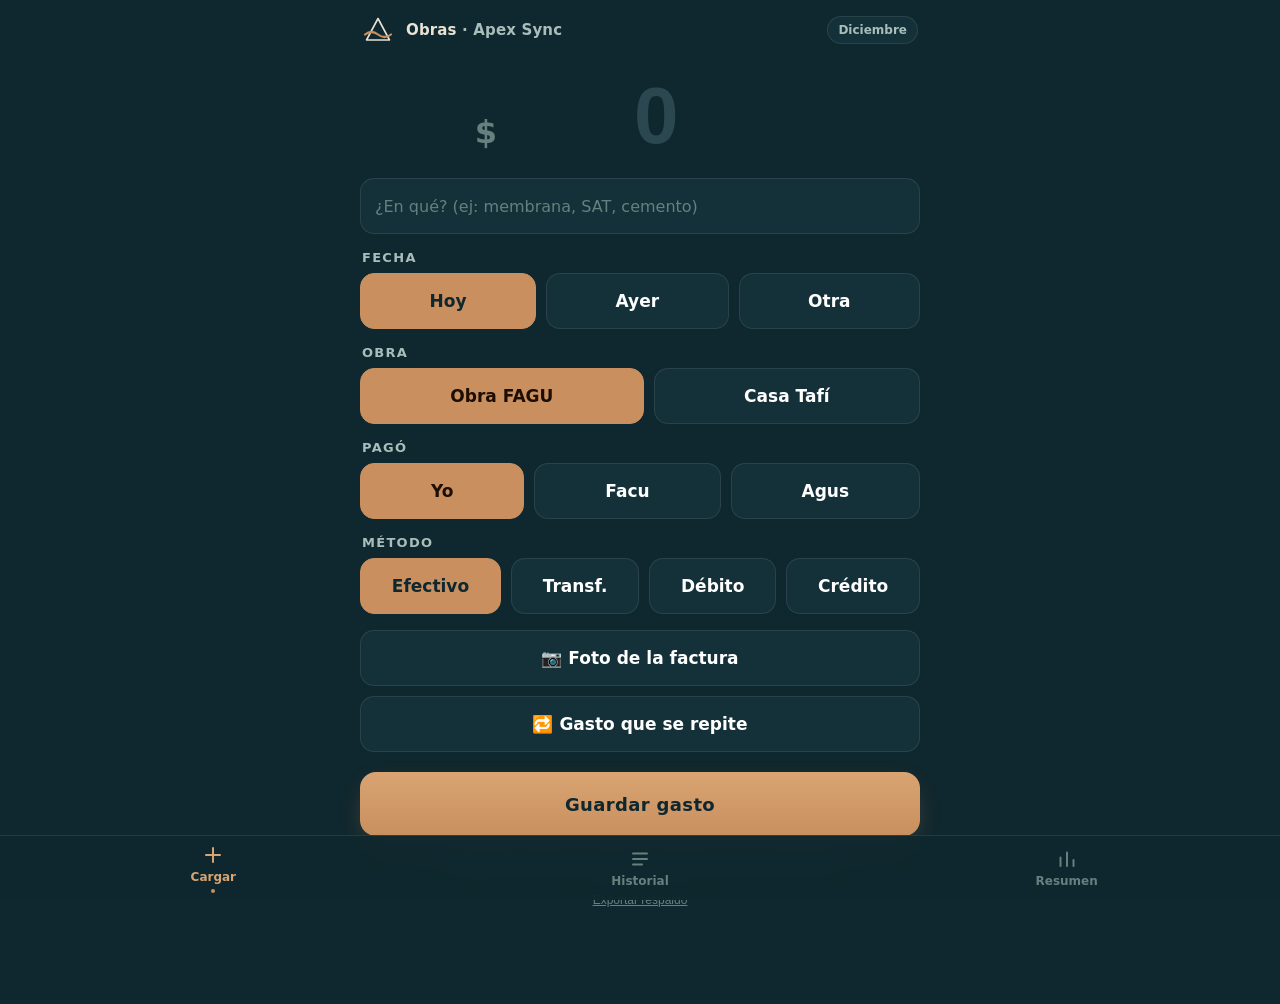
==== commit b1e6d244: "v4: 'se repite N meses' vuelve a obras y llega a Agus y Facu - Obras: control 🔁 2/3/6/12/24/Sin fin " ====
--- a/index.html
+++ b/index.html
@@ -30,6 +30,7 @@
       <span class="signo">$</span>
       <input id="monto" class="monto money" type="text" inputmode="numeric" autocomplete="off" placeholder="0" aria-label="Monto">
     </div>
+    <p class="foto-hint" id="foto-hint" hidden>Con foto podés dejar el monto vacío: Jarvis lo saca de la factura</p>
   </div>
 
   <div class="grupo">
@@ -97,7 +98,19 @@
   <div class="grupo">
     <button id="btn-foto" class="chip chip--toggle">📷 Foto de la factura</button>
     <input id="foto-input" type="file" accept="image/*" hidden>
-    <button id="recurrente" class="chip chip--toggle" style="margin-top:10px">🔁 Se repite todos los meses</button>
+    <button id="recurrente" class="chip chip--toggle" style="margin-top:10px">🔁 Gasto que se repite</button>
+  </div>
+
+  <div class="grupo" id="grupo-rec-meses" hidden>
+    <label>¿Cuántos meses?</label>
+    <div class="chips chips--compact" id="chips-rec-meses">
+      <button class="chip" data-v="2">2</button>
+      <button class="chip" data-v="3">3</button>
+      <button class="chip" data-v="6">6</button>
+      <button class="chip on" data-v="12">12</button>
+      <button class="chip" data-v="24">24</button>
+      <button class="chip" data-v="inf">Sin fin</button>
+    </div>
   </div>
 
   <button id="guardar" class="btn-primary">Guardar gasto</button>
@@ -188,7 +201,7 @@
   agus: ['efectivo','transferencia'],
 };
 
-const sel = { fecha:'hoy', proyecto:'fagu_obra', quien:'jose', metodo:'efectivo', tarjeta:'Visa Francés BBVA', cuotas:1, recurrente:false };
+const sel = { fecha:'hoy', proyecto:'fagu_obra', quien:'jose', metodo:'efectivo', tarjeta:'Visa Francés BBVA', cuotas:1, recurrente:false, recMeses:'12' };
 const filtro = { q:'', quien:'todos', proyecto:'todos' };
 
 // ---------- helpers ----------
@@ -277,11 +290,18 @@
 }
 aplicarReglaMetodos();
 
+// v4: los recurrentes VUELVEN a obras (pedido de José 11-ago). Mismo control
+// que en las finanzas personales: "se repite N meses" (2-24) o sin fin.
+// Crédito + recurrente: manda el crédito (las cuotas ya proyectan solas).
 const recEl = $('recurrente');
-recEl.addEventListener('click', () => {
-  sel.recurrente = !sel.recurrente;
+function pintarRec(){
   recEl.classList.toggle('on', sel.recurrente);
-});
+  recEl.textContent = !sel.recurrente ? '🔁 Gasto que se repite'
+    : (sel.recMeses === 'inf' ? '🔁 Se repite sin fin' : '🔁 Se repite ' + sel.recMeses + ' meses');
+  $('grupo-rec-meses').hidden = !sel.recurrente;
+}
+recEl.addEventListener('click', () => { sel.recurrente = !sel.recurrente; pintarRec(); });
+initChips('chips-rec-meses','recMeses', pintarRec);
 
 // ---------- foto ----------
 const fotoInput = $('foto-input');
@@ -291,6 +311,7 @@
   const hay = fotoInput.files && fotoInput.files.length;
   btnFoto.classList.toggle('on', !!hay);
   btnFoto.textContent = hay ? '📷 ✓ Foto lista' : '📷 Foto de la factura';
+  $('foto-hint').hidden = !hay;
 });
 
 async function comprimirFoto(file){
@@ -329,28 +350,29 @@
 // contesta 409 (duplicado) y se toma como "ya guardado" — no se duplica.
 // OJO: no se usa on_conflict/ignore-duplicates porque el RLS es insert-only
 // (sin SELECT para anon) y ese modo necesita leer la fila en conflicto.
-let localIdSoportado = true;
+// Resiliencia de esquema: si a la DB le falta una columna nueva (p.ej.
+// `recurrente_meses` antes de correr SETUP-GASTOS-V7.sql), se reintenta
+// sin ella — la marca queda solo local hasta que corra el SQL.
+const OPCIONALES = {local_id:true, relevar:true, recurrente_meses:true};
 
 async function postSupabase(gasto){
-  const intento = conLocalId => {
+  for(let i = 0; i <= Object.keys(OPCIONALES).length; i++){
     const body = {...gasto};
-    if(!conLocalId) delete body.local_id;
-    return fetch(SUPABASE_URL + '/rest/v1/' + TABLA, {
+    for(const c in OPCIONALES) if(!OPCIONALES[c]) delete body[c];
+    const r = await fetch(SUPABASE_URL + '/rest/v1/' + TABLA, {
       method:'POST',
       headers:{...H, 'Content-Type':'application/json', 'Prefer':'return=minimal'},
       body: JSON.stringify(body),
     });
-  };
-  const usarLocalId = localIdSoportado && !!gasto.local_id;
-  let r = await intento(usarLocalId);
-  if(r.ok) return true;
-  let msg = '';
-  try{ msg = await r.text(); }catch(e){}
-  if(r.status === 409 && /23505|duplicate/i.test(msg)) return true;   // ya estaba
-  if(usarLocalId && /local_id/i.test(msg)){
-    localIdSoportado = false;      // columna ausente → modo compatibilidad
-    r = await intento(false);
-    return r.ok;
+    if(r.ok) return true;
+    let msg = '';
+    try{ msg = await r.text(); }catch(e){}
+    if(r.status === 409 && /23505|duplicate/i.test(msg)) return true;   // ya estaba
+    let cambio = false;
+    for(const c in OPCIONALES){
+      if(OPCIONALES[c] && (c in body) && msg.includes(c)){ OPCIONALES[c] = false; cambio = true; }
+    }
+    if(!cambio) return false;   // error real, no de columnas
   }
   return false;
 }
@@ -387,7 +409,10 @@
 const btn = $('guardar');
 btn.addEventListener('click', async () => {
   const monto = Number(montoEl.value.replace(/\D/g,''));
-  if(!monto){ montoEl.focus(); return; }
+  const hayFoto = !!(fotoInput.files && fotoInput.files.length);
+  // Con foto, el monto puede ir vacío: queda marcado para que Jarvis
+  // lo saque de la factura (flag `relevar`).
+  if(!monto && !hayFoto){ montoEl.focus(); return; }
   const esCredito = sel.metodo === 'credito';
   const conTarjeta = esCredito || sel.metodo === 'debito';
   let tarjeta = null;
@@ -399,13 +424,13 @@
   btn.disabled = true; btn.textContent = 'Guardando…';
 
   let foto_path = null;
-  if(fotoInput.files && fotoInput.files.length){
+  if(hayFoto){
     try{ foto_path = await subirFoto(fotoInput.files[0], fechaElegida()); }catch(e){}
   }
 
   const gasto = {
     fecha: fechaElegida(),
-    monto: monto,
+    monto: monto || 0,
     descripcion: $('descripcion').value.trim(),
     proyecto: sel.proyecto,
     quien: sel.quien,
@@ -416,6 +441,8 @@
     foto_path: foto_path,
     local_id: uuid(),
   };
+  if(sel.recurrente && sel.recMeses !== 'inf') gasto.recurrente_meses = Number(sel.recMeses);
+  if(!monto && hayFoto) gasto.relevar = true;
 
   const hist = leerLS();
   const item = {...gasto, estado:'pendiente'};
@@ -426,7 +453,7 @@
   if(ok){ item.estado = 'ok'; escribirLS(hist); }
   filasCache = null;               // el historial se refresca con el gasto nuevo
 
-  const fotoFallo = fotoInput.files.length && !foto_path;
+  const fotoFallo = hayFoto && !foto_path;
   if(navigator.vibrate) navigator.vibrate(ok ? 30 : [60,60,60]);
   btn.classList.add('ok');
   btn.textContent = ok ? '✓ Guardado' : '✓ Guardado acá';
@@ -435,7 +462,11 @@
       ? 'No se pudo guardar en el servidor — quedó en cola y se reintenta solo'
       : 'Sin conexión — quedó en cola, se envía al volver la señal', 'error');
   } else if(fotoFallo){
-    toast('Gasto guardado, pero la foto no subió', 'warn');
+    toast(monto
+      ? 'Gasto guardado, pero la foto no subió'
+      : 'Guardado sin foto ni monto — completalo a mano después', 'warn');
+  } else if(!monto){
+    toast('✓ Guardado — Jarvis saca el monto de la factura', 'ok');
   } else {
     toast('✓ Guardado — ya figura arriba del Historial', 'ok');
   }
@@ -444,8 +475,11 @@
     montoEl.value = ''; $('descripcion').value = '';
     sel.fecha = 'hoy'; $('fecha').hidden = true; $('fecha').value = '';
     document.querySelectorAll('#chips-fecha .chip').forEach(c => c.classList.toggle('on', c.dataset.v === 'hoy'));
-    sel.recurrente = false; recEl.classList.remove('on');
+    sel.recurrente = false; sel.recMeses = '12';
+    document.querySelectorAll('#chips-rec-meses .chip').forEach(c => c.classList.toggle('on', c.dataset.v === '12'));
+    pintarRec();
     fotoInput.value = ''; btnFoto.classList.remove('on'); btnFoto.textContent = '📷 Foto de la factura';
+    $('foto-hint').hidden = true;
   }, 1500);
   refrescarPendientes();
 });
@@ -559,16 +593,19 @@
     ? '<span class="badge badge--credito">Crédito ' + (Number(f.cuotas) || 1) + '×</span>'
     : '<span class="badge">' + (METODO_TXT[f.metodo] || esc(f.metodo)) + '</span>';
   const extra = f.tarjeta ? '<span class="extra">' + esc(f.tarjeta) + '</span>' : '';
-  const rec = f.es_recurrente ? '<span class="badge badge--recurrente">🔁 fijo</span>' : '';
+  const rec = f.es_recurrente
+    ? '<span class="badge badge--recurrente">🔁 ' + (Number(f.recurrente_meses) ? Number(f.recurrente_meses) + ' meses' : 'fijo') + '</span>' : '';
+  const rev = f.relevar ? '<span class="badge badge--relevar">🔎 Jarvis la está leyendo</span>' : '';
   const cola = f._pendiente ? '<span class="badge badge--cola">⏳ en cola</span>' : '';
   const thumb = f.foto_path
     ? '<button class="thumb" data-foto="' + esc(f.foto_path) + '" aria-label="Ver factura"><span>📷</span></button>' : '';
+  const importe = (f.relevar && !Number(f.monto)) ? '$ —' : fmt$(Number(f.monto));
   return '<div class="gasto gasto--' + (PROY_CLASE[f.proyecto] || 'obra') + (thumb ? ' gasto--conthumb' : '') + '">' +
     '<div class="avatar avatar--' + esc(f.quien) + '">' + (INICIAL[f.quien] || '?') + '</div>' +
     '<div class="info"><div class="desc">' + esc(f.descripcion || '(sin detalle)') + '</div>' +
-    '<div class="meta">' + badge + extra + rec + cola + '</div></div>' +
+    '<div class="meta">' + badge + extra + rec + rev + cola + '</div></div>' +
     thumb +
-    '<div class="importe"><div class="m money">' + fmt$(Number(f.monto)) + '</div>' +
+    '<div class="importe"><div class="m money">' + importe + '</div>' +
     '<div class="f">' + (NOMBRES[f.quien] || '') + '</div></div>' +
   '</div>';
 }
@@ -663,7 +700,9 @@
 }
 
 // Regla: TODA compra a crédito impacta los meses siguientes (aun en 1 cuota).
-// Recurrentes cada mes; crédito + recurrente: manda el crédito (sin doble conteo).
+// Recurrentes (v4): respetan el horizonte elegido — N meses en total (el
+// gasto cargado cuenta como pago 1) o sin fin si no se puso límite.
+// Crédito + recurrente: manda el crédito (sin doble conteo).
 function proyectar(filas){
   const hoy = new Date();
   const meses = [];
@@ -679,8 +718,13 @@
     const sub = (NOMBRES[f.quien] || f.quien) + ' · ' + (PROYECTOS[f.proyecto] || f.proyecto);
     const esCredito = f.metodo === 'credito';
     if(f.es_recurrente && !esCredito){
-      for(let k = Math.max(0, base + 1); k < meses.length; k++)
-        meses[k].items.push({t: etiqueta, sub, rec:true, v: Number(f.monto)});
+      const N = Number(f.recurrente_meses) || 0;   // 0 = sin fin
+      for(let k = Math.max(0, base + 1); k < meses.length; k++){
+        const nro = k - base + 1;                  // el gasto original fue el pago 1
+        if(N && nro > N) break;
+        meses[k].items.push({t: etiqueta, sub, rec:true,
+                             cuota: N ? nro + '/' + N : null, v: Number(f.monto)});
+      }
     }
     if(esCredito){
       const n = Math.max(1, Number(f.cuotas) || 1);
--- a/apex-sync.css
+++ b/apex-sync.css
@@ -1,59 +1,68 @@
 /* ==========================================================================
-   APEX SYNC · Design System v1 — "Grafito & Voltio"
+   APEX SYNC · Design System v2 — "Deep Teal"
    App de gastos (Obras + Personal) · mobile-first · dark-only
-   Contexto de uso: obra en construcción, sol directo, apuro, guantes, una mano.
-   Reglas derivadas: contraste alto, targets >= 56px, acción primaria abajo,
-   números tabulares gigantes, cero dependencia de hover.
+   Paleta de marca: abyss #0F272E · deep teal #14313A · copper #C98F5F ·
+   pearl #E8E2D5 · blanco. Sin fuentes externas ni CDNs (PWA offline).
+   Contexto de uso: obra, sol directo, apuro, una mano.
+   Reglas: contraste alto, targets >= 56px, números tabulares, cero hover-dep.
+   Obras usa --accent = copper. Personal pisa --accent = pearl (override al final
+   de su copia). --copper queda fijo para crédito/compromisos en ambas apps.
    ========================================================================== */
 
 /* ---------- 1. TOKENS ---------- */
 :root{
-  /* Base grafito (nunca negro puro: evita smearing en OLED baratos) */
-  --bg:          #0B0C0F;
-  --surface:     #15181E;   /* cards, inputs, chips off */
-  --surface-2:   #1D2129;   /* elevado / pressed / badges */
-  --line:        #2A2F3A;   /* bordes 1px */
-  --line-strong: #3A4150;   /* bordes enfatizados */
+  /* Superficies — familia teal profunda */
+  --bg:        #0F272E;                       /* abyss */
+  --surface:   #14313A;                       /* deep teal — cards, inputs */
+  --surface-2: #1B3D48;                       /* elevado / pressed / badges */
+  --line:        rgba(232,226,213,.10);       /* hairlines pearl */
+  --line-strong: rgba(232,226,213,.24);
 
   /* Tinta */
-  --ink:       #F4F6F9;     /* texto principal — 17.5:1 sobre bg */
-  --ink-dim:   #9AA3B2;     /* secundario — 7.4:1 */
-  --ink-faint: #5C6472;     /* placeholders / disabled */
-
-  /* Acento eléctrico — marca Apex Sync */
-  --volt-400: #6E93FF;      /* texto/links sobre oscuro (6.7:1) */
-  --volt-500: #4D7CFE;      /* iconos, bordes activos, glow */
-  --volt-600: #2F55D4;      /* relleno de botón/chip con texto blanco (6.2:1) */
-  --volt-soft: rgba(77,124,254,.14);
-
-  /* Proyectos — el color ES el proyecto, en toda la app */
-  --c-personal: #4D7CFE;    /* José / marca */
-  --c-tafi:     #2DD4BF;    /* Casa Tafí — verde valle */
-  --c-obra:     #FF7A1A;    /* Obra FAGU — naranja obrador */
-  --c-personal-soft: rgba(77,124,254,.16);
-  --c-tafi-soft:     rgba(45,212,191,.14);
-  --c-obra-soft:     rgba(255,122,26,.14);
-
-  /* Personas — rampa monocroma del acento (no compite con proyectos) */
-  --p-jose: #4D7CFE;
-  --p-facu: #8FB0FF;
-  --p-agus: #C9D6FF;
-
-  /* Semánticos */
-  --ok:    #43D17C;
-  --warn:  #FFB020;         /* crédito = compromiso futuro */
-  --error: #FF5C5C;
-
-  /* Tipografía — sistema, con numerales redondeados (SF Rounded en iOS) */
-  --font-ui:  -apple-system, BlinkMacSystemFont, "Segoe UI", Roboto, sans-serif;
+  --ink:       #FFFFFF;                       /* principal */
+  --pearl:     #E8E2D5;                       /* títulos / marca */
+  --ink-dim:   #A9BDBA;                       /* secundario */
+  --ink-faint: #66807F;                       /* placeholders / disabled */
+
+  /* Cobre — plata comprometida (crédito, cuotas) y marca */
+  --copper:      #C98F5F;
+  --copper-hi:   #D9A472;
+  --copper-deep: #A9713F;
+  --copper-soft: rgba(201,143,95,.16);
+
+  /* Acento de ESTA app (Obras = copper; Personal lo pisa con pearl) */
+  --accent:      var(--copper);
+  --accent-hi:   var(--copper-hi);
+  --accent-deep: var(--copper-deep);
+  --accent-soft: var(--copper-soft);
+  --on-accent:   #0F272E;                     /* texto sobre acento */
+
+  /* Datos — el color ES la entidad, en toda la app (chips→avatares→barras) */
+  --c-obra: #C98F5F;                          /* Obra FAGU = copper */
+  --c-tafi: #4FB0C8;                          /* Casa Tafí = teal claro */
+  --c-obra-soft: rgba(201,143,95,.16);
+  --c-tafi-soft: rgba(79,176,200,.15);
+  --p-jose: #C98F5F;
+  --p-facu: #4FB0C8;
+  --p-agus: #E8E2D5;
+  /* Personal: categoría */
+  --c-negocio:  #C98F5F;
+  --c-personal: #E8E2D5;
+
+  /* Semánticos (reservados a estado, nunca "serie 4") */
+  --ok:    #59C389;
+  --warn:  #EFC75E;
+  --error: #F2705F;
+
+  /* Tipografía — sistema, numerales redondeados tabulares */
+  --font-ui:  -apple-system, BlinkMacSystemFont, "Segoe UI", Roboto, system-ui, sans-serif;
   --font-num: ui-rounded, "SF Pro Rounded", -apple-system, BlinkMacSystemFont, Roboto, sans-serif;
 
   --fs-caption: 12px;
-  --fs-label:   13px;       /* labels de grupo, MAYÚSCULAS + tracking */
-  --fs-body:    16px;       /* mínimo en inputs (evita zoom iOS) */
+  --fs-label:   13px;
+  --fs-body:    16px;      /* mínimo en inputs (evita zoom iOS) */
   --fs-chip:    17px;
-  --fs-title:   18px;
-  --fs-stat:    clamp(19px, 5.8vw, 26px); /* nunca quiebra $1.351.593 en grid de 2 */
+  --fs-stat:    clamp(19px, 5.8vw, 26px);
   --fs-hero:    clamp(40px, 12vw, 56px);
   --fs-monto:   clamp(56px, 17vw, 80px);
 
@@ -67,10 +76,9 @@
   --r-card: 18px;
   --r-pill: 999px;
 
-  /* Elevación: en dark, borde + salto de superficie. Sombra solo el CTA. */
-  --glow-volt: 0 10px 28px -10px rgba(77,124,254,.5);
-
-  /* Táctil (guantes) */
+  --glow-accent: 0 10px 28px -10px rgba(201,143,95,.45);
+
+  /* Táctil */
   --tap: 56px;
   --tap-cta: 64px;
 
@@ -87,63 +95,60 @@
   font-family:var(--font-ui); font-size:var(--fs-body);
   min-height:100dvh;
   padding: env(safe-area-inset-top) var(--sp-4)
-           calc(env(safe-area-inset-bottom) + 84px); /* deja lugar a la tabbar */
-}
-/* Desktop/tablet: la app no se estira de borde a borde */
+           calc(env(safe-area-inset-bottom) + 84px);
+}
 .topbar, main{ width:100%; max-width:560px; margin-left:auto; margin-right:auto; }
 .money{
   font-family:var(--font-num);
   font-variant-numeric: tabular-nums;
   letter-spacing:-0.02em;
 }
-:focus-visible{ outline:2px solid var(--volt-500); outline-offset:2px; }
+:focus-visible{ outline:2px solid var(--accent); outline-offset:2px; }
+main[hidden]{ display:none; }
+main{ animation: vista-rise var(--t-base) ease-out; }
+@keyframes vista-rise{ from{ opacity:0; transform:translateY(6px); } }
 @media (prefers-reduced-motion: reduce){
   *{ transition:none !important; animation:none !important; }
 }
 
 /* ---------- 3. TOPBAR ---------- */
-.topbar{ display:flex; align-items:center; gap:var(--sp-2); padding:14px 2px 8px; }
-.logo{
-  width:32px; height:32px; border-radius:9px; flex:none;
-  background:linear-gradient(135deg, var(--volt-500), var(--volt-600));
-  display:flex; align-items:center; justify-content:center;
-  font-weight:800; font-size:13px; letter-spacing:.5px; color:#fff;
-}
+.topbar{ display:flex; align-items:center; gap:var(--sp-3); padding:14px 2px 8px; }
+.logo{ width:32px; height:32px; flex:none; display:block; }
 .topbar h1{
   flex:1; min-width:0; margin:0; font-size:15px; font-weight:600; color:var(--ink-dim);
-  white-space:nowrap; overflow:hidden; text-overflow:ellipsis;
-}
-.topbar h1 b{ color:var(--ink); font-weight:700; }
+  white-space:nowrap; overflow:hidden; text-overflow:ellipsis; letter-spacing:.01em;
+}
+.topbar h1 b{ color:var(--pearl); font-weight:700; }
 .topbar .periodo{
   flex:none; font-size:var(--fs-caption); font-weight:700; color:var(--ink-dim);
   background:var(--surface); border:1px solid var(--line);
   padding:6px 10px; border-radius:var(--r-pill);
 }
 
-/* ---------- 4. TABBAR (nav inferior — zona del pulgar) ---------- */
+/* ---------- 4. TABBAR ---------- */
 .tabbar{
   position:fixed; left:0; right:0; bottom:0; z-index:40;
   display:flex;
-  background:rgba(21,24,30,.92);
+  background:rgba(15,39,46,.90);
   -webkit-backdrop-filter:blur(14px); backdrop-filter:blur(14px);
   border-top:1px solid var(--line);
   padding-bottom: env(safe-area-inset-bottom);
 }
 .tab{
   flex:1; min-height:64px; display:flex; flex-direction:column;
-  align-items:center; justify-content:center; gap:3px;
+  align-items:center; justify-content:center; gap:4px;
   background:none; border:none; cursor:pointer;
   font-family:var(--font-ui); font-size:var(--fs-caption); font-weight:700;
-  color:var(--ink-faint);
-}
-.tab .ico{ font-size:22px; line-height:1; }
-.tab.act{ color:var(--volt-400); }
+  color:var(--ink-faint); text-decoration:none;
+}
+.tab svg{ display:block; }
+.tab.act{ color:var(--accent-hi); }
 .tab.act::after{
   content:""; width:4px; height:4px; border-radius:50%;
-  background:var(--volt-500); margin-top:1px;
-}
-
-/* ---------- 5. CHIPS (selección con guantes) ---------- */
+  background:var(--accent); margin-top:1px;
+}
+
+/* ---------- 5. CHIPS ---------- */
 .chips{ display:flex; gap:10px; flex-wrap:wrap; }
 .chip{
   flex:1 1 auto; min-width:92px; min-height:var(--tap);
@@ -155,41 +160,56 @@
   cursor:pointer; transition:background var(--t-fast), border-color var(--t-fast), transform var(--t-fast);
 }
 .chip:active{ transform:scale(.97); }
-.chip.on{ background:var(--volt-600); border-color:var(--volt-500); color:#fff; }
+.chip.on{ background:var(--accent); border-color:var(--accent); color:var(--on-accent); }
 .chip.off{ opacity:.3; pointer-events:none; }
 
-/* Chips de proyecto: al seleccionar toman SU color (relleno pleno, legible al sol) */
-.chip--personal.on{ background:var(--c-personal); border-color:var(--volt-400); color:#fff; }
-.chip--tafi.on{     background:var(--c-tafi);     border-color:var(--c-tafi);   color:#062019; }
-.chip--obra.on{     background:var(--c-obra);     border-color:var(--c-obra);   color:#1C0C00; }
-
-/* Chips angostos (cuotas 1/3/6/12) */
+/* Chips de entidad: al seleccionar toman SU color (identidad consistente) */
+.chip--obra.on{ background:var(--c-obra); border-color:var(--c-obra); color:#1C0E02; }
+.chip--tafi.on{ background:var(--c-tafi); border-color:var(--c-tafi); color:#062229; }
+.chip--jose.on{ background:var(--p-jose); border-color:var(--p-jose); color:#1C0E02; }
+.chip--facu.on{ background:var(--p-facu); border-color:var(--p-facu); color:#062229; }
+.chip--agus.on{ background:var(--p-agus); border-color:var(--p-agus); color:#20261F; }
+.chip--negocio.on{  background:var(--c-negocio);  border-color:var(--c-negocio);  color:#1C0E02; }
+.chip--personal.on{ background:var(--c-personal); border-color:var(--c-personal); color:#20261F; }
+
 .chips--compact .chip{ min-width:56px; flex:1 1 0; }
-
-/* Toggle ancho (recurrente / foto) */
 .chip--toggle{ width:100%; }
 .chip--toggle.on{ background:var(--warn); border-color:var(--warn); color:#1A1305; }
 
-/* ---------- 6. FORM: monto gigante + campos ---------- */
+/* Chips de FILTRO (historial): más chicos, en fila scrolleable */
+.filtros{
+  display:flex; gap:8px; overflow-x:auto; -webkit-overflow-scrolling:touch;
+  scrollbar-width:none; margin-top:var(--sp-2); padding-bottom:2px;
+}
+.filtros::-webkit-scrollbar{ display:none; }
+.filtros .chip{
+  flex:none; min-width:auto; min-height:44px;
+  font-size:14px; padding:8px 15px; border-radius:var(--r-pill);
+}
+
+/* ---------- 6. FORM ---------- */
 .monto-wrap{ padding:var(--sp-4) 0 0; text-align:center; }
 .monto-box{ display:flex; align-items:baseline; justify-content:center; gap:8px; }
 .monto-box .signo{ font-size:32px; font-weight:600; color:var(--ink-faint); }
 .monto{
   width:100%; max-width:300px; padding:0; border:none; background:none; outline:none;
-  text-align:center; color:var(--ink); caret-color:var(--volt-500);
+  text-align:center; color:var(--ink); caret-color:var(--accent);
   font-family:var(--font-num); font-variant-numeric:tabular-nums;
   font-size:var(--fs-monto); font-weight:800; letter-spacing:-0.03em;
 }
-.monto::placeholder{ color:#333845; }
+.monto::placeholder{ color:#2B4750; }
 
 .field{
   width:100%; min-height:var(--tap);
   background:var(--surface); border:1.5px solid var(--line); border-radius:var(--r-chip);
   color:var(--ink); font-family:var(--font-ui); font-size:var(--fs-body);
   padding:13px 14px; outline:none; color-scheme:dark;
-}
-.field:focus{ border-color:var(--volt-500); }
+  -webkit-appearance:none; appearance:none;
+}
+.field:focus{ border-color:var(--accent); }
 .field::placeholder{ color:var(--ink-faint); }
+.field--busca{ border-radius:var(--r-pill); }
+input[type="search"]::-webkit-search-cancel-button{ -webkit-appearance:none; }
 
 .grupo{ margin:var(--sp-4) 0 0; }
 .grupo > label{
@@ -198,13 +218,13 @@
   text-transform:uppercase; color:var(--ink-dim);
 }
 
-/* ---------- 7. CTA PRIMARIO ---------- */
+/* ---------- 7. CTA ---------- */
 .btn-primary{
   width:100%; min-height:var(--tap-cta); margin-top:var(--sp-5);
   border:none; border-radius:var(--r-btn); cursor:pointer;
-  background:linear-gradient(180deg, var(--volt-500), var(--volt-600));
-  box-shadow:var(--glow-volt);
-  color:#fff; font-family:var(--font-ui);
+  background:linear-gradient(180deg, var(--accent-hi), var(--accent));
+  box-shadow:var(--glow-accent);
+  color:var(--on-accent); font-family:var(--font-ui);
   font-size:18px; font-weight:800; letter-spacing:.02em;
   transition:transform var(--t-fast), opacity var(--t-base);
 }
@@ -212,7 +232,7 @@
 .btn-primary:disabled{ opacity:.55; }
 .btn-primary.ok{ background:var(--ok); box-shadow:none; color:#062712; }
 
-/* ---------- 8. CARDS ---------- */
+/* ---------- 8. CARDS / SECCIONES ---------- */
 .card{
   background:var(--surface); border:1px solid var(--line);
   border-radius:var(--r-card); padding:var(--sp-4); margin:var(--sp-3) 0;
@@ -221,8 +241,20 @@
   margin:0 0 var(--sp-2); font-size:var(--fs-label); font-weight:700;
   letter-spacing:.1em; text-transform:uppercase; color:var(--ink-dim);
 }
-
-/* ---------- 9. HERO del dashboard ---------- */
+.seccion{
+  display:flex; align-items:baseline; justify-content:space-between;
+  margin:var(--sp-6) 2px var(--sp-2);
+}
+.seccion h2{
+  margin:0; font-size:var(--fs-label); font-weight:700;
+  letter-spacing:.12em; text-transform:uppercase; color:var(--ink-dim);
+}
+.seccion .accion{
+  background:none; border:none; padding:0; cursor:pointer;
+  font-size:var(--fs-label); font-weight:700; color:var(--accent-hi);
+}
+
+/* ---------- 9. HERO (dashboard) — firma: onda-horizonte bajo el total ---------- */
 .hero{ text-align:center; padding:var(--sp-5) 0 var(--sp-2); }
 .hero .etiqueta{
   font-size:var(--fs-label); font-weight:700; letter-spacing:.14em;
@@ -231,11 +263,15 @@
 .hero .total{
   font-family:var(--font-num); font-variant-numeric:tabular-nums;
   font-size:var(--fs-hero); font-weight:800; letter-spacing:-0.03em;
-  margin:4px 0 var(--sp-4); line-height:1;
-}
+  margin:4px 0 0; line-height:1; color:var(--ink);
+}
+.hero .sub{ font-size:var(--fs-label); color:var(--ink-faint); font-weight:600; margin-top:6px; }
+.hero .onda{ display:block; width:min(220px, 60%); margin:10px auto 6px; }
+
 .stacked{
-  display:flex; height:14px; border-radius:var(--r-pill); overflow:hidden;
+  display:flex; gap:2px; height:14px; border-radius:var(--r-pill); overflow:hidden;
   background:var(--surface-2); border:1px solid var(--line);
+  margin-top:var(--sp-4);
 }
 .stacked i{ display:block; height:100%; }
 .leyenda{ display:flex; justify-content:center; gap:var(--sp-4); margin-top:var(--sp-3); flex-wrap:wrap; }
@@ -262,9 +298,12 @@
 .stat-card .sub{ font-size:var(--fs-caption); color:var(--ink-faint); margin-top:2px; }
 .stat-card--obra{     --stat-c:var(--c-obra); }
 .stat-card--tafi{     --stat-c:var(--c-tafi); }
+.stat-card--pearl{    --stat-c:var(--pearl); }
+.stat-card--copper{   --stat-c:var(--copper-deep); }
+.stat-card--negocio{  --stat-c:var(--c-negocio); }
 .stat-card--personal{ --stat-c:var(--c-personal); }
 
-/* ---------- 11. BARRAS por persona (CSS puro, sin librerías) ---------- */
+/* ---------- 11. BARRAS (CSS puro) ---------- */
 .bars{ display:flex; flex-direction:column; gap:var(--sp-3); }
 .bar-row{
   display:grid; grid-template-columns:44px 1fr auto; align-items:center; gap:var(--sp-3);
@@ -274,15 +313,39 @@
 .bar-track{ height:18px; background:var(--surface-2); border-radius:var(--r-pill); overflow:hidden; }
 .bar-fill{
   height:100%; width:var(--w,0%); border-radius:var(--r-pill);
-  background:var(--bc, var(--volt-500)); min-width:4px;
+  background:var(--bc, var(--accent)); min-width:4px;
   transition:width 500ms cubic-bezier(.2,.7,.3,1);
 }
 .bar-row .cuanto{ font-family:var(--font-num); font-variant-numeric:tabular-nums; color:var(--ink); white-space:nowrap; }
 .bar-row--jose .bar-fill{ --bc:var(--p-jose); }
 .bar-row--facu .bar-fill{ --bc:var(--p-facu); }
 .bar-row--agus .bar-fill{ --bc:var(--p-agus); }
-
-/* ---------- 12. ITEM DE GASTO (lista de últimas compras) ---------- */
+.bars--metodo .bar-row{ grid-template-columns:88px 1fr auto; }
+
+/* ---------- 12. GRÁFICO SVG (gasto por mes) ---------- */
+.grafico{ display:block; width:100%; height:auto; margin-top:var(--sp-2); }
+.grafico .g-val{ font:700 10px var(--font-num); fill:var(--ink-dim); }
+.grafico .g-val--cur{ fill:var(--ink); }
+.grafico .g-lab{ font:700 10px var(--font-ui); fill:var(--ink-faint); text-transform:capitalize; }
+
+/* ---------- 13. HISTORIAL: días + items ---------- */
+.dia-head{
+  display:flex; align-items:baseline; justify-content:space-between;
+  margin:var(--sp-5) 2px var(--sp-1);
+}
+.dia-head .dia{
+  font-size:var(--fs-label); font-weight:700; letter-spacing:.1em;
+  text-transform:uppercase; color:var(--pearl);
+}
+.dia-head b{
+  font-family:var(--font-num); font-variant-numeric:tabular-nums;
+  font-size:var(--fs-label); font-weight:700; color:var(--ink-dim);
+}
+.hist-stats{
+  margin:var(--sp-3) 2px 0; font-size:var(--fs-caption);
+  color:var(--ink-faint); font-weight:600;
+}
+
 .gasto{
   position:relative;
   display:grid; grid-template-columns:40px 1fr auto; align-items:center;
@@ -290,24 +353,27 @@
   background:var(--surface); border:1px solid var(--line);
   border-radius:var(--r-card); margin:var(--sp-2) 0;
 }
-/* Filete de proyecto: el color identifica el destino de la plata */
+.gasto--conthumb{ grid-template-columns:40px 1fr auto auto; }
+.gasto--sinavatar{ grid-template-columns:1fr auto; padding-left:var(--sp-4); }
+/* Filete: el color identifica la entidad (obra o categoría) */
 .gasto::before{
   content:""; position:absolute; left:0; top:12px; bottom:12px; width:4px;
   border-radius:0 3px 3px 0; background:var(--edge, var(--line-strong));
 }
 .gasto--obra{     --edge:var(--c-obra); }
 .gasto--tafi{     --edge:var(--c-tafi); }
+.gasto--negocio{  --edge:var(--c-negocio); }
 .gasto--personal{ --edge:var(--c-personal); }
 
 .avatar{
   width:40px; height:40px; border-radius:50%; flex:none;
   display:flex; align-items:center; justify-content:center;
-  font-size:15px; font-weight:800; color:#0B0C0F;
+  font-size:15px; font-weight:800; color:#12262B;
   background:var(--av, var(--ink-dim));
 }
-.avatar--jose{ --av:var(--p-jose); color:#fff; }
-.avatar--facu{ --av:var(--p-facu); }
-.avatar--agus{ --av:var(--p-agus); }
+.avatar--jose{ --av:var(--p-jose); color:#1C0E02; }
+.avatar--facu{ --av:var(--p-facu); color:#062229; }
+.avatar--agus{ --av:var(--p-agus); color:#20261F; }
 
 .gasto .info{ min-width:0; }
 .gasto .desc{
@@ -322,7 +388,16 @@
 }
 .gasto .importe .f{ font-size:var(--fs-caption); color:var(--ink-faint); margin-top:2px; }
 
-/* Badges de método: neutros, salvo crédito (compromete meses futuros → ámbar) */
+/* Miniatura de factura */
+.thumb{
+  width:44px; height:44px; padding:0; flex:none; cursor:pointer;
+  border:1px solid var(--line-strong); border-radius:10px;
+  background:var(--surface-2); color:var(--ink-dim); font-size:17px;
+  display:flex; align-items:center; justify-content:center; overflow:hidden;
+}
+.thumb img{ width:100%; height:100%; object-fit:cover; display:block; }
+
+/* Badges: neutros salvo crédito (compromete meses futuros → cobre) */
 .badge{
   display:inline-flex; align-items:center;
   font-size:var(--fs-caption); font-weight:700; letter-spacing:.02em;
@@ -331,10 +406,24 @@
   white-space:nowrap;
 }
 .meta .extra{ font-size:var(--fs-caption); font-weight:600; color:var(--ink-faint); white-space:nowrap; }
-.badge--credito{ background:rgba(255,176,32,.14); color:var(--warn); }
-.badge--recurrente{ background:var(--volt-soft); color:var(--volt-400); }
-
-/* ---------- 13. MES-CARD (compromisos futuros / cuotas) ---------- */
+.badge--credito{ background:var(--copper-soft); color:var(--copper-hi); }
+.badge--recurrente{ background:var(--c-tafi-soft); color:var(--c-tafi); }
+.badge--negocio{ background:var(--copper-soft); color:var(--copper-hi); }
+.badge--cola{ background:rgba(239,199,94,.14); color:var(--warn); }
+
+/* Filas simples etiqueta → monto (por tarjeta) */
+.tj-row{
+  display:flex; justify-content:space-between; align-items:center; gap:8px;
+  padding:8px 0; border-top:1px solid var(--line);
+  font-size:13.5px; color:var(--ink-dim); font-weight:600;
+}
+.tj-row:first-of-type{ border-top:none; padding-top:2px; }
+.tj-row b{
+  color:var(--ink); font-family:var(--font-num);
+  font-variant-numeric:tabular-nums; font-weight:700; white-space:nowrap;
+}
+
+/* ---------- 14. MES-CARD (compromisos futuros) ---------- */
 .mes-card{
   background:var(--surface); border:1px solid var(--line);
   border-radius:var(--r-card); padding:var(--sp-4); margin:var(--sp-3) 0;
@@ -342,7 +431,7 @@
 .mes-card .mes-head{ display:flex; justify-content:space-between; align-items:baseline; }
 .mes-card .mes-nombre{
   font-size:var(--fs-label); font-weight:700; letter-spacing:.1em;
-  text-transform:uppercase; color:var(--ink-dim);
+  text-transform:uppercase; color:var(--pearl);
 }
 .mes-card .mes-total{
   font-family:var(--font-num); font-variant-numeric:tabular-nums;
@@ -357,8 +446,6 @@
 .mes-card .mes-item > span:first-child{
   flex:1; min-width:0; white-space:nowrap; overflow:hidden; text-overflow:ellipsis;
 }
-/* Ítem a dos líneas (vista Próximos de obras): la descripción trunca
-   arriba y el "quién · obra" vive en su propia línea, nunca se come. */
 .mes-card .mes-item .dos-lineas{ white-space:normal; }
 .mes-card .mes-t{
   display:block; color:var(--ink);
@@ -369,27 +456,13 @@
   white-space:nowrap; overflow:hidden; text-overflow:ellipsis;
 }
 .mes-card .mes-item .cuota-n{
-  font-size:11px; font-weight:800; color:var(--warn);
-  background:rgba(255,176,32,.12); padding:1px 7px; border-radius:var(--r-pill);
+  font-size:11px; font-weight:800; color:var(--copper-hi);
+  background:var(--copper-soft); padding:1px 7px; border-radius:var(--r-pill);
   flex:none;
 }
 .mes-card .mes-item b{
   color:var(--ink); font-family:var(--font-num);
   font-variant-numeric:tabular-nums; font-weight:700; white-space:nowrap;
-}
-
-/* ---------- 14. SECCIONES ---------- */
-.seccion{
-  display:flex; align-items:baseline; justify-content:space-between;
-  margin:var(--sp-6) 2px var(--sp-2);
-}
-.seccion h2{
-  margin:0; font-size:var(--fs-label); font-weight:700;
-  letter-spacing:.12em; text-transform:uppercase; color:var(--ink-dim);
-}
-.seccion .accion{
-  background:none; border:none; padding:0; cursor:pointer;
-  font-size:var(--fs-label); font-weight:700; color:var(--volt-400);
 }
 
 /* ---------- 15. ESTADOS VACÍOS ---------- */
@@ -399,26 +472,7 @@
 }
 .vacio b{ display:block; color:var(--ink-dim); font-size:var(--fs-body); margin-bottom:4px; }
 
-/* ==========================================================================
-   16+. COMPONENTES DE APP (extensión v1 — mismos tokens)
-   ========================================================================== */
-
-/* ---------- 16. VISTAS ---------- */
-main[hidden]{ display:none; }
-a.tab{ text-decoration:none; }
-
-/* Botón/link secundario del topbar (refrescar, ir a otra app) */
-.icon-btn{
-  flex:none; display:inline-flex; align-items:center; justify-content:center; gap:5px;
-  min-height:40px; padding:6px 13px; border-radius:var(--r-pill);
-  background:var(--surface); border:1px solid var(--line);
-  color:var(--volt-400); font-family:var(--font-ui);
-  font-size:var(--fs-label); font-weight:700; cursor:pointer; text-decoration:none;
-  transition:transform var(--t-fast), background var(--t-fast);
-}
-.icon-btn:active{ transform:scale(.96); background:var(--surface-2); }
-
-/* ---------- 17. GATE DE CLAVE ---------- */
+/* ---------- 16. GATE DE CLAVE ---------- */
 .gate{ margin:var(--sp-8) auto var(--sp-6); text-align:center; max-width:320px; }
 .gate p{ color:var(--ink-dim); font-size:var(--fs-label); margin:0 0 var(--sp-3); }
 .gate .field{ text-align:center; }
@@ -428,9 +482,9 @@
   text-decoration:underline; cursor:pointer; display:block; margin:var(--sp-3) auto 0;
   min-height:44px;
 }
-.cambiar-clave[hidden]{ display:none; } /* display:block no debe pisar el atributo hidden */
-
-/* ---------- 18. TOAST (errores/confirmaciones visibles) ---------- */
+.cambiar-clave[hidden]{ display:none; }
+
+/* ---------- 17. TOAST ---------- */
 .toast{
   position:fixed; left:50%; bottom:calc(env(safe-area-inset-bottom) + 88px);
   transform:translateX(-50%) translateY(16px);
@@ -446,33 +500,52 @@
 .toast--error{ border-color:var(--error); color:var(--error); }
 .toast--warn{ border-color:var(--warn); color:var(--warn); }
 
-/* ---------- 19. COLA OFFLINE (contador visible + reintento al toque) ---------- */
+/* ---------- 18. COLA OFFLINE ---------- */
 .pendientes{
   display:none; margin:var(--sp-3) auto 0;
   align-items:center; justify-content:center; gap:6px;
   min-height:44px; padding:8px 16px; border-radius:var(--r-pill);
-  background:rgba(255,176,32,.12); border:1.5px solid var(--warn);
+  background:rgba(239,199,94,.12); border:1.5px solid var(--warn);
   color:var(--warn); font-size:var(--fs-label); font-weight:700; cursor:pointer;
   width:fit-content; max-width:100%;
 }
 .pendientes.show{ display:flex; }
 
-/* ---------- 20. OVERLAY FOTO ---------- */
+/* ---------- 19. OVERLAY FOTO ---------- */
 .overlay{
   display:none; position:fixed; inset:0; z-index:70;
-  background:rgba(0,0,0,.93);
+  background:rgba(6,16,20,.94);
   align-items:center; justify-content:center; flex-direction:column; gap:10px;
 }
 .overlay.show{ display:flex; }
 .overlay img{ max-width:96vw; max-height:84vh; border-radius:10px; }
 .overlay span{ color:var(--ink-dim); font-size:var(--fs-label); }
 
-/* ---------- 21. FOOTER ---------- */
+/* ---------- 20. FOOTER / VARIOS ---------- */
 .pie{ margin-top:var(--sp-6); text-align:center; font-size:var(--fs-caption); color:var(--ink-faint); }
 .pie .lnk{
   margin-top:6px; background:none; border:none; color:var(--ink-faint);
   font-size:var(--fs-caption); text-decoration:underline; cursor:pointer; min-height:40px;
 }
-
-/* Barras por método (labels más anchos que J/F/A) */
-.bars--metodo .bar-row{ grid-template-columns:88px 1fr auto; }
+a.tab{ text-decoration:none; }
+.icon-btn{
+  flex:none; display:inline-flex; align-items:center; justify-content:center; gap:5px;
+  min-height:40px; padding:6px 13px; border-radius:var(--r-pill);
+  background:var(--surface); border:1px solid var(--line);
+  color:var(--accent-hi); font-family:var(--font-ui);
+  font-size:var(--fs-label); font-weight:700; cursor:pointer; text-decoration:none;
+  transition:transform var(--t-fast), background var(--t-fast);
+}
+.icon-btn:active{ transform:scale(.96); background:var(--surface-2); }
+
+/* ---------- 21. CIRCUITO DE FACTURAS (v3) ---------- */
+/* Aviso bajo el monto cuando hay foto adjunta: se puede dejar vacío */
+.foto-hint{
+  margin:10px 2px 0; text-align:center;
+  font-size:var(--fs-label); color:var(--ink-dim); font-weight:600;
+}
+.foto-hint[hidden]{ display:none; }
+/* Fila marcada para que Jarvis complete el monto desde la factura */
+.badge--relevar{ background:rgba(232,226,213,.12); color:var(--pearl); }
+/* Fila sin avatar pero con miniatura de factura (apps personales) */
+.gasto--sinavatar.gasto--conthumb{ grid-template-columns:1fr auto auto; }
